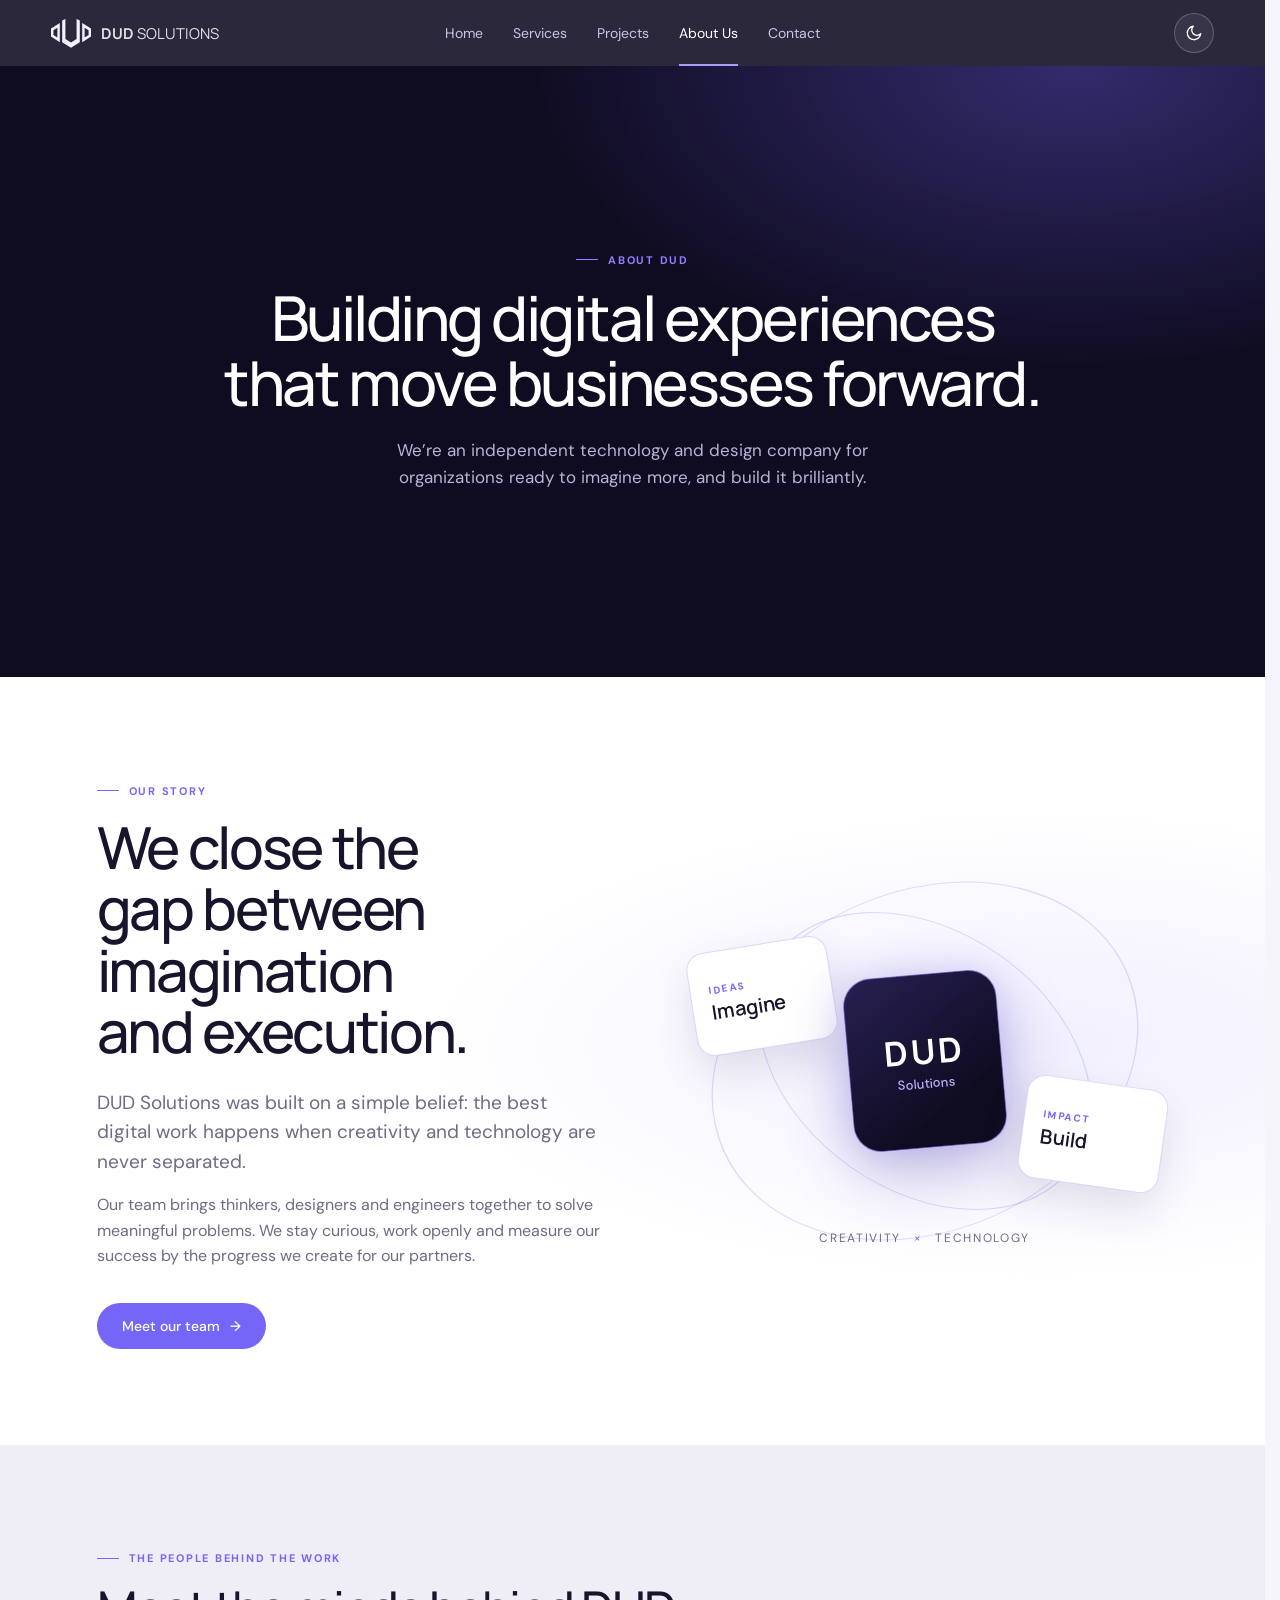
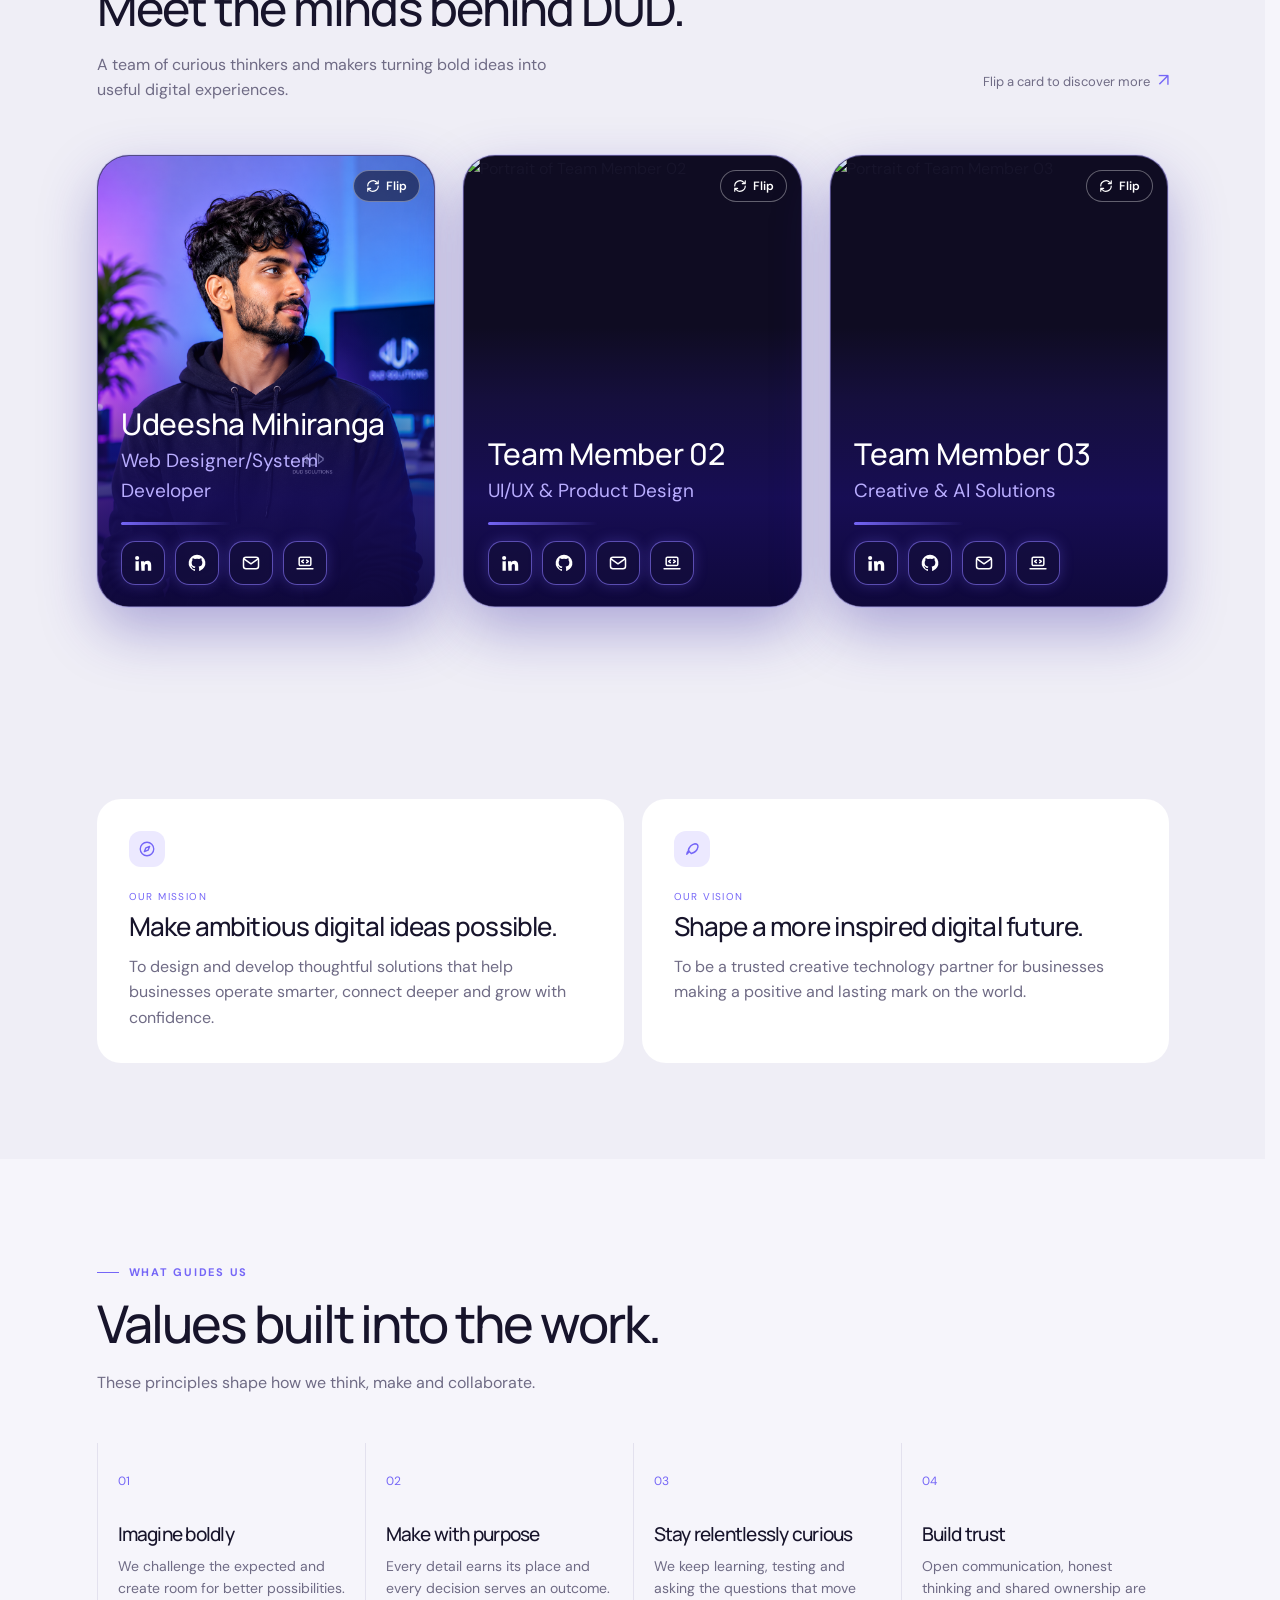
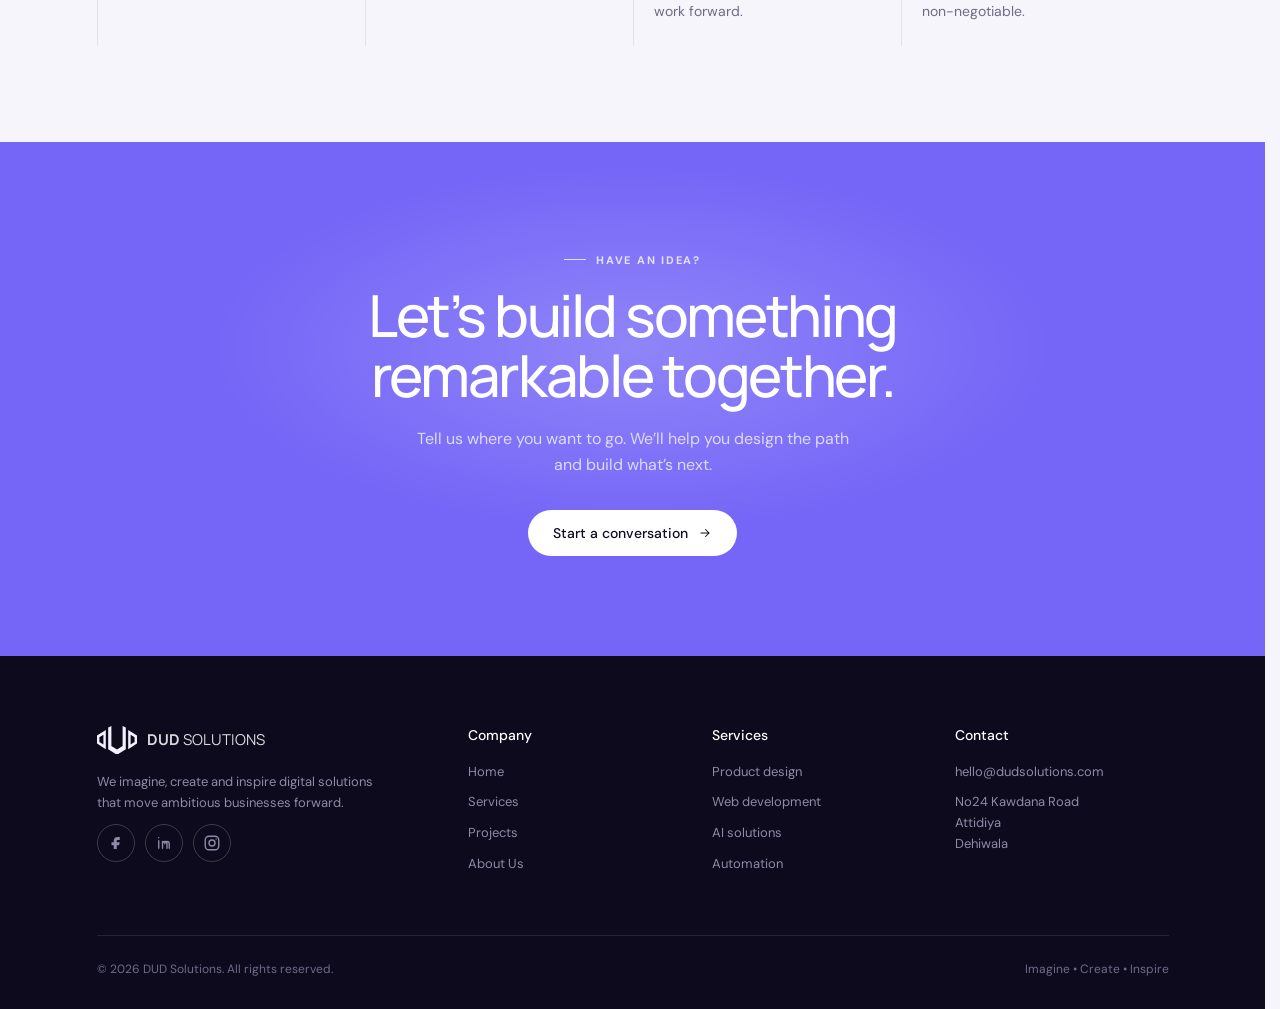
==== about.html @ a7e35f4b "Change team role from 'Full Stack Developer' to 'Web Designer/System Developer'" ====
<!DOCTYPE html>
<html lang="en">
  <head>
    <meta charset="utf-8">
    <meta name="viewport" content="width=device-width, initial-scale=1, viewport-fit=cover">
    <title>About Us – DUD Solutions</title>
    <meta name="description" content="DUD Solutions is an independent technology and design company building digital experiences that move businesses forward.">
    <link rel="icon" href="assets/favicon.svg" type="image/svg+xml">

    <!-- Fonts: Manrope (headings) and DM Sans (body text) -->
    <link rel="preconnect" href="https://fonts.googleapis.com">
    <link href="https://fonts.googleapis.com/css2?family=DM+Sans:wght@400;500;700&family=Manrope:wght@400;500;600;700&display=swap" rel="stylesheet">

    <link rel="stylesheet" href="css/styles.css">

    <!-- Apply the saved light/dark choice before the page paints, to avoid a flash -->
    <script>
      try {
        var savedTheme = localStorage.getItem("dud-theme");
        if (savedTheme === "dark" || savedTheme === "light") {
          document.documentElement.setAttribute("data-theme", savedTheme);
        }
      } catch (error) {}
    </script>
  </head>

  <!-- DUD Solutions: About Us page -->
  <body>

  <!-- Site header -->
  <header class="site-header">
    <div class="container">
      <a class="brand" aria-label="DUD Solutions home" href="index.html"><svg viewBox="0 0 100 72"><path d="M0 24L22 10V58L0 44ZM6 28V40L16 46V22Z" fill-rule="evenodd"/><path d="M100 24L78 10V58L100 44ZM94 28V40L84 46V22Z" fill-rule="evenodd"/><path d="M28 4L36 0V50L50 59L64 50V0L72 4V58L50 72L28 58Z"/></svg><span><b>DUD</b> SOLUTIONS</span></a>
      <button id="menu-toggle" class="menu-toggle" aria-label="Menu">☰</button>
      <nav id="site-nav">
        <a class="nav-link" href="index.html">Home</a>
        <a class="nav-link" href="services.html">Services</a>
        <a class="nav-link" href="projects.html">Projects</a>
        <a class="nav-link is-active" aria-current="page" href="about.html">About Us</a>
        <a class="nav-link" href="contact.html">Contact</a>
      </nav>
      <button id="theme-toggle" class="theme-toggle" aria-label="Switch theme" type="button"></button>
    </div>
  </header>
  <main>

    <!-- Hero -->
    <section class="hero hero--centered">
      <div class="container">
        <div class="eyebrow fade-in" style="color:#8e80ff">About DUD</div>
        <h1 class="fade-in" style="animation-delay:.1s">Building digital experiences that move businesses forward.</h1>
        <p class="fade-in" style="animation-delay:.2s">We’re an independent technology and design company for organizations ready to imagine more, and build it brilliantly.</p>
      </div>
    </section>

    <!-- Our story -->
    <section class="story-section" id="our-story">
      <div class="container story-layout">
        <div class="story-copy">
           <div class="eyebrow">Our story</div>
           <h2>We close the gap between imagination and execution.</h2>
          <p class="intro-text">DUD Solutions was built on a simple belief: the best digital work happens when creativity and technology are never separated.</p>
          <p>Our team brings thinkers, designers and engineers together to solve meaningful problems. We stay curious, work openly and measure our success by the progress we create for our partners.</p>
                    <a class="btn btn--primary story-cta" href="#our-team">Meet our team <span aria-hidden="true">→</span></a>
        </div>
        <div class="story-art" aria-hidden="true">
          <div class="story-orbit story-orbit--one"></div>
          <div class="story-orbit story-orbit--two"></div>
          <div class="story-art-card story-art-card--left"><span>IDEAS</span><b>Imagine</b></div>
          <div class="story-art-core"><span>DUD</span><b>Solutions</b></div>
          <div class="story-art-card story-art-card--right"><span>IMPACT</span><b>Build</b></div>
          <div class="story-art-caption">Creativity <i>×</i> Technology</div>
        </div>
      </div>
    </section>

    <!-- Team member cards: click or tap a card to flip it -->
    <section class="team-section section--tinted" id="our-team">
      <div class="container">
        <div class="section-header team-heading">
          <div>
            <div class="eyebrow">The people behind the work</div>
            <h2>Meet the minds behind DUD.</h2>
            <p class="section-subtitle">A team of curious thinkers and makers turning bold ideas into useful digital experiences.</p>
          </div>
          <p class="team-hint">Flip a card to discover more <span aria-hidden="true">↗</span></p>
        </div>

        <div class="team-grid">
          <article class="team-card">
            <div class="team-card-inner">
              <!-- Front -->
              <div class="team-card-face team-card-front">
                <img class="team-img" src="assest/team/member-01.jpg" alt="Portrait of Udeesha Mihiranga" loading="lazy">
                <button class="team-flip-btn" type="button" aria-label="Flip card to read more about Udeesha Mihiranga">
                  <svg viewBox="0 0 24 24" aria-hidden="true"><path d="M3 12a9 9 0 0115.5-6.2L21 8M21 3v5h-5M21 12a9 9 0 01-15.5 6.2L3 16M3 21v-5h5"/></svg> Flip
                </button>
                <div class="team-front-info">
                  <h3>Udeesha Mihiranga</h3>
                  <span class="team-role">Web Designer/System Developer</span>
                  <span class="team-rule" aria-hidden="true"></span>
                  <ul class="team-social">
                    <li><a href="#" aria-label="Udeesha Mihiranga on LinkedIn" target="_blank" rel="noopener"><svg viewBox="0 0 24 24" class="is-filled" aria-hidden="true"><path d="M4.98 3.5a2.5 2.5 0 11-.01 5 2.5 2.5 0 01.01-5zM3 9.75h4v11.5H3zM9.5 9.75h3.8v1.6h.06c.53-1 1.82-2.05 3.75-2.05 4 0 4.74 2.63 4.74 6.05v5.9h-4v-5.23c0-1.25-.02-2.86-1.75-2.86-1.75 0-2.02 1.36-2.02 2.77v5.32h-4z"/></svg></a></li>
                    <li><a href="#" aria-label="Udeesha Mihiranga on GitHub" target="_blank" rel="noopener"><svg viewBox="0 0 24 24" class="is-filled" aria-hidden="true"><path d="M12 2a10 10 0 00-3.16 19.49c.5.09.68-.22.68-.48v-1.7c-2.78.6-3.37-1.34-3.37-1.34-.45-1.15-1.1-1.46-1.1-1.46-.9-.62.07-.6.07-.6 1 .07 1.53 1.03 1.53 1.03.9 1.52 2.34 1.08 2.9.83.09-.65.35-1.08.63-1.33-2.22-.25-4.55-1.11-4.55-4.94 0-1.09.39-1.98 1.03-2.68-.1-.25-.45-1.27.1-2.64 0 0 .84-.27 2.75 1.02a9.5 9.5 0 015 0c1.91-1.29 2.75-1.02 2.75-1.02.55 1.37.2 2.39.1 2.64.64.7 1.03 1.59 1.03 2.68 0 3.84-2.34 4.68-4.57 4.93.36.31.68.92.68 1.85v2.74c0 .27.18.58.69.48A10 10 0 0012 2z"/></svg></a></li>
                    <li><a href="mailto:udeeshamihiranga@gmail.com" aria-label="Email Udeesha Mihiranga"><svg viewBox="0 0 24 24" aria-hidden="true"><rect x="3" y="5" width="18" height="14" rx="3"/><path d="M3.5 7l8.5 6 8.5-6"/></svg></a></li>
                    <li><a href="#" aria-label="Udeesha Mihiranga on Portfolio" target="_blank" rel="noopener"><svg viewBox="0 0 24 24" aria-hidden="true"><rect x="5" y="5" width="14" height="10" rx="1.5"/><path d="M2.5 19h19M10 8.5L8 10l2 1.5M14 8.5l2 1.5-2 1.5"/></svg></a></li>
                  </ul>
                </div>
              </div>
              <!-- Back (hidden from keyboard and screen readers until flipped) -->
              <div class="team-card-face team-card-back" inert>
                <button class="team-flip-btn" type="button" aria-label="Flip card back to Udeesha Mihiranga's photo">
                  <svg viewBox="0 0 24 24" aria-hidden="true"><path d="M3 12a9 9 0 0115.5-6.2L21 8M21 3v5h-5M21 12a9 9 0 01-15.5 6.2L3 16M3 21v-5h5"/></svg> Back
                </button>
                <div>
                  <span class="team-role">Full Stack Developer</span>
                  <h3>Building with purpose.</h3>
                  <p>Guiding projects from the first idea to a polished digital experience, with a focus on thoughtful execution and meaningful results.</p>
                </div>
                <ul class="team-skills">
                  <li>Strategy</li>
                  <li>Web Development</li>
                  <li>Problem Solving</li>
                </ul>
              </div>
            </div>
          </article>

          <article class="team-card">
            <div class="team-card-inner">
              <!-- Front -->
              <div class="team-card-face team-card-front">
                <img class="team-img" src="assest/team/member-02.jpg" alt="Portrait of Team Member 02" loading="lazy">
                <button class="team-flip-btn" type="button" aria-label="Flip card to read more about Team Member 02">
                  <svg viewBox="0 0 24 24" aria-hidden="true"><path d="M3 12a9 9 0 0115.5-6.2L21 8M21 3v5h-5M21 12a9 9 0 01-15.5 6.2L3 16M3 21v-5h5"/></svg> Flip
                </button>
                <div class="team-front-info">
                  <h3>Team Member 02</h3>
                  <span class="team-role">UI/UX & Product Design</span>
                  <span class="team-rule" aria-hidden="true"></span>
                  <ul class="team-social">
                    <li><a href="#" aria-label="Team Member 02 on LinkedIn" target="_blank" rel="noopener"><svg viewBox="0 0 24 24" class="is-filled" aria-hidden="true"><path d="M4.98 3.5a2.5 2.5 0 11-.01 5 2.5 2.5 0 01.01-5zM3 9.75h4v11.5H3zM9.5 9.75h3.8v1.6h.06c.53-1 1.82-2.05 3.75-2.05 4 0 4.74 2.63 4.74 6.05v5.9h-4v-5.23c0-1.25-.02-2.86-1.75-2.86-1.75 0-2.02 1.36-2.02 2.77v5.32h-4z"/></svg></a></li>
                    <li><a href="#" aria-label="Team Member 02 on GitHub" target="_blank" rel="noopener"><svg viewBox="0 0 24 24" class="is-filled" aria-hidden="true"><path d="M12 2a10 10 0 00-3.16 19.49c.5.09.68-.22.68-.48v-1.7c-2.78.6-3.37-1.34-3.37-1.34-.45-1.15-1.1-1.46-1.1-1.46-.9-.62.07-.6.07-.6 1 .07 1.53 1.03 1.53 1.03.9 1.52 2.34 1.08 2.9.83.09-.65.35-1.08.63-1.33-2.22-.25-4.55-1.11-4.55-4.94 0-1.09.39-1.98 1.03-2.68-.1-.25-.45-1.27.1-2.64 0 0 .84-.27 2.75 1.02a9.5 9.5 0 015 0c1.91-1.29 2.75-1.02 2.75-1.02.55 1.37.2 2.39.1 2.64.64.7 1.03 1.59 1.03 2.68 0 3.84-2.34 4.68-4.57 4.93.36.31.68.92.68 1.85v2.74c0 .27.18.58.69.48A10 10 0 0012 2z"/></svg></a></li>
                    <li><a href="mailto:hello@dudsolutions.com" aria-label="Email Team Member 02"><svg viewBox="0 0 24 24" aria-hidden="true"><rect x="3" y="5" width="18" height="14" rx="3"/><path d="M3.5 7l8.5 6 8.5-6"/></svg></a></li>
                    <li><a href="#" aria-label="Team Member 02 on Portfolio" target="_blank" rel="noopener"><svg viewBox="0 0 24 24" aria-hidden="true"><rect x="5" y="5" width="14" height="10" rx="1.5"/><path d="M2.5 19h19M10 8.5L8 10l2 1.5M14 8.5l2 1.5-2 1.5"/></svg></a></li>
                  </ul>
                </div>
              </div>
              <!-- Back (hidden from keyboard and screen readers until flipped) -->
              <div class="team-card-face team-card-back" inert>
                <button class="team-flip-btn" type="button" aria-label="Flip card back to Team Member 02's photo">
                  <svg viewBox="0 0 24 24" aria-hidden="true"><path d="M3 12a9 9 0 0115.5-6.2L21 8M21 3v5h-5M21 12a9 9 0 01-15.5 6.2L3 16M3 21v-5h5"/></svg> Back
                </button>
                <div>
                  <span class="team-role">UI/UX & Product Design</span>
                  <h3>Designing for people.</h3>
                  <p>Shaping intuitive interfaces and user journeys through research, wireframes and carefully considered visual design.</p>
                </div>
                <ul class="team-skills">
                  <li>Figma</li>
                  <li>Wireframing</li>
                  <li>Prototyping</li>
                </ul>
              </div>
            </div>
          </article>

          <article class="team-card">
            <div class="team-card-inner">
              <!-- Front -->
              <div class="team-card-face team-card-front">
                <img class="team-img" src="assest/team/member-03.jpg" alt="Portrait of Team Member 03" loading="lazy">
                <button class="team-flip-btn" type="button" aria-label="Flip card to read more about Team Member 03">
                  <svg viewBox="0 0 24 24" aria-hidden="true"><path d="M3 12a9 9 0 0115.5-6.2L21 8M21 3v5h-5M21 12a9 9 0 01-15.5 6.2L3 16M3 21v-5h5"/></svg> Flip
                </button>
                <div class="team-front-info">
                  <h3>Team Member 03</h3>
                  <span class="team-role">Creative & AI Solutions</span>
                  <span class="team-rule" aria-hidden="true"></span>
                  <ul class="team-social">
                    <li><a href="#" aria-label="Team Member 03 on LinkedIn" target="_blank" rel="noopener"><svg viewBox="0 0 24 24" class="is-filled" aria-hidden="true"><path d="M4.98 3.5a2.5 2.5 0 11-.01 5 2.5 2.5 0 01.01-5zM3 9.75h4v11.5H3zM9.5 9.75h3.8v1.6h.06c.53-1 1.82-2.05 3.75-2.05 4 0 4.74 2.63 4.74 6.05v5.9h-4v-5.23c0-1.25-.02-2.86-1.75-2.86-1.75 0-2.02 1.36-2.02 2.77v5.32h-4z"/></svg></a></li>
                    <li><a href="#" aria-label="Team Member 03 on GitHub" target="_blank" rel="noopener"><svg viewBox="0 0 24 24" class="is-filled" aria-hidden="true"><path d="M12 2a10 10 0 00-3.16 19.49c.5.09.68-.22.68-.48v-1.7c-2.78.6-3.37-1.34-3.37-1.34-.45-1.15-1.1-1.46-1.1-1.46-.9-.62.07-.6.07-.6 1 .07 1.53 1.03 1.53 1.03.9 1.52 2.34 1.08 2.9.83.09-.65.35-1.08.63-1.33-2.22-.25-4.55-1.11-4.55-4.94 0-1.09.39-1.98 1.03-2.68-.1-.25-.45-1.27.1-2.64 0 0 .84-.27 2.75 1.02a9.5 9.5 0 015 0c1.91-1.29 2.75-1.02 2.75-1.02.55 1.37.2 2.39.1 2.64.64.7 1.03 1.59 1.03 2.68 0 3.84-2.34 4.68-4.57 4.93.36.31.68.92.68 1.85v2.74c0 .27.18.58.69.48A10 10 0 0012 2z"/></svg></a></li>
                    <li><a href="mailto:hello@dudsolutions.com" aria-label="Email Team Member 03"><svg viewBox="0 0 24 24" aria-hidden="true"><rect x="3" y="5" width="18" height="14" rx="3"/><path d="M3.5 7l8.5 6 8.5-6"/></svg></a></li>
                    <li><a href="#" aria-label="Team Member 03 on Portfolio" target="_blank" rel="noopener"><svg viewBox="0 0 24 24" aria-hidden="true"><rect x="5" y="5" width="14" height="10" rx="1.5"/><path d="M2.5 19h19M10 8.5L8 10l2 1.5M14 8.5l2 1.5-2 1.5"/></svg></a></li>
                  </ul>
                </div>
              </div>
              <!-- Back (hidden from keyboard and screen readers until flipped) -->
              <div class="team-card-face team-card-back" inert>
                <button class="team-flip-btn" type="button" aria-label="Flip card back to Team Member 03's photo">
                  <svg viewBox="0 0 24 24" aria-hidden="true"><path d="M3 12a9 9 0 0115.5-6.2L21 8M21 3v5h-5M21 12a9 9 0 01-15.5 6.2L3 16M3 21v-5h5"/></svg> Back
                </button>
                <div>
                  <span class="team-role">Creative & AI Solutions</span>
                  <h3>Making ideas stand out.</h3>
                  <p>Combining visual storytelling and emerging AI tools to create engaging content and smarter creative workflows.</p>
                </div>
                <ul class="team-skills">
                  <li>AI Content</li>
                  <li>Visual Design</li>
                  <li>Creative Tools</li>
                </ul>
              </div>
            </div>
          </article>
        </div>
      </div>
    </section>
    <section class="section--tinted">
      <div class="container mission-vision">
        <div class="info-card">
          <div class="icon-box"><svg class="icon" viewBox="0 0 24 24"><circle cx="12" cy="12" r="9"/><path d="M15.5 8.5l-2 5-5 2 2-5z"/></svg></div>
          <small>Our mission</small>
          <h3>Make ambitious digital ideas possible.</h3>
          <p>To design and develop thoughtful solutions that help businesses operate smarter, connect deeper and grow with confidence.</p>
        </div>
        <div class="info-card">
          <div class="icon-box"><svg class="icon" viewBox="0 0 24 24"><path d="M5 19c0-3 1-4 3-5m8-9c3 0 4 1 4 4-1 5-5 8-9 9l-4-4c1-4 4-8 9-9zM8 16l-3 3"/></svg></div>
          <small>Our vision</small>
          <h3>Shape a more inspired digital future.</h3>
          <p>To be a trusted creative technology partner for businesses making a positive and lasting mark on the world.</p>
        </div>
      </div>
    </section>

    <!-- Values built into the work. -->
    <section style="background:var(--card)">
      <div class="container">
        <div class="eyebrow">What guides us</div>
        <h2>Values built into the work.</h2>
        <p class="section-subtitle" style="margin-bottom:48px">These principles shape how we think, make and collaborate.</p>
        <div class="values-grid">
          <div class="value-item">
            <small>01</small>
            <h3>Imagine boldly</h3>
            <p>We challenge the expected and create room for better possibilities.</p>
          </div>
          <div class="value-item">
            <small>02</small>
            <h3>Make with purpose</h3>
            <p>Every detail earns its place and every decision serves an outcome.</p>
          </div>
          <div class="value-item">
            <small>03</small>
            <h3>Stay relentlessly curious</h3>
            <p>We keep learning, testing and asking the questions that move work forward.</p>
          </div>
          <div class="value-item">
            <small>04</small>
            <h3>Build trust</h3>
            <p>Open communication, honest thinking and shared ownership are non-negotiable.</p>
          </div>
        </div>
      </div>
    </section>

    <!-- Call to action -->
    <section class="cta-band">
      <div class="container">
        <div class="eyebrow">Have an idea?</div>
        <h2>Let’s build something remarkable together.</h2>
        <p>Tell us where you want to go. We’ll help you design the path and build what’s next.</p>
        <a class="btn btn--light" href="contact.html">Start a conversation <svg class="icon" viewBox="0 0 24 24"><path d="M5 12h14M13 6l6 6-6 6"/></svg></a>
      </div>
    </section>
  </main>

 <!-- Site footer -->
  <footer>
    <div class="container">
      <div class="footer-grid">
        <div>
          <a class="brand" href="index.html"><svg viewBox="0 0 100 72"><path d="M0 24L22 10V58L0 44ZM6 28V40L16 46V22Z" fill-rule="evenodd"/><path d="M100 24L78 10V58L100 44ZM94 28V40L84 46V22Z" fill-rule="evenodd"/><path d="M28 4L36 0V50L50 59L64 50V0L72 4V58L50 72L28 58Z"/></svg><span><b>DUD</b> SOLUTIONS</span></a>
          <p style="margin-top:18px;max-width:300px">We imagine, create and inspire digital solutions that move ambitious businesses forward.</p>
          <div class="social-links">
            <a aria-label="Facebook" href="contact.html"><svg viewBox="0 0 24 24" aria-hidden="true"><path d="M14 8h3V4h-3c-3 0-5 2-5 5v2H6v4h3v5h4v-5h3l1-4h-4V9c0-.7.3-1 1-1Z"/></svg></a>
            <a aria-label="LinkedIn" href="contact.html"><svg viewBox="0 0 24 24" aria-hidden="true"><path d="M5 9v10M5 5v.01M10 19v-6a3 3 0 0 1 6 0v6M10 10v9M19 19v-6a3 3 0 0 0-6 0"/></svg></a>
            <a aria-label="Instagram" href="contact.html"><svg viewBox="0 0 24 24" aria-hidden="true"><rect x="3" y="3" width="18" height="18" rx="5"/><circle cx="12" cy="12" r="4"/><path d="M17.5 6.5h.01"/></svg></a>
          </div>
        </div>
        <div>
          <h4>Company</h4>
          <a href="index.html">Home</a>
          <a href="services.html">Services</a>
          <a href="projects.html">Projects</a>
          <a href="about.html">About Us</a>
        </div>
        <div>
          <h4>Services</h4>
          <a href="services.html">Product design</a>
          <a href="services.html">Web development</a>
          <a href="services.html">AI solutions</a>
          <a href="services.html">Automation</a>
        </div>
        <div>
          <h4>Contact</h4>
          <a href="contact.html">hello@dudsolutions.com</a>
          <p>No24 Kawdana Road <br> Attidiya<br> Dehiwala </p>
        </div>
      </div>
      <div class="footer-bottom"><span>© 2026 DUD Solutions. All rights reserved.</span><span>Imagine • Create • Inspire</span></div>
    </div>
  </footer>
    <script src="js/main.js"></script>
  </body>
</html>
---- css/styles.css ----
/*
 * DUD Solutions: main stylesheet
 *
 * Class names follow a simple convention:
 *   .block          a component (.service-card, .project-body)
 *   .block--variant a variation (.btn--primary, .hero--centered)
 *   .is-state       a state toggled by JavaScript (.is-active, .is-open)
 */

/* ==========================================================================
   Design tokens: colors for light & dark themes
   ========================================================================== */

:root {
  --color-navy: #0f0c22;
  --color-navy-soft: #1a1633;
  --color-violet: #7566f7;
  --color-violet-light: #a99bff;
  --color-surface: #f6f5fb;
  --color-surface-alt: #efeef6;
  --color-card: #fff;
  --color-text: #17142b;
  --color-text-muted: #6f6b85;
  --color-border: #e3e1ee;
  --color-tint: #ece9ff;
  box-sizing: border-box;
  padding-top: env(safe-area-inset-top, 0px);
  padding-bottom: env(safe-area-inset-bottom, 0px);
}

@media (prefers-color-scheme:dark) {
  :root:not([data-theme="light"]) {
    --color-surface: #14112a;
    --color-surface-alt: #171331;
    --color-card: #1d1938;
    --color-text: #f1effc;
    --color-text-muted: #a7a3c2;
    --color-border: #2b2650;
    --color-tint: #2a2552;
    color-scheme: dark;
  }
}

:root[data-theme="dark"] {
  --color-surface: #14112a;
  --color-surface-alt: #171331;
  --color-card: #1d1938;
  --color-text: #f1effc;
  --color-text-muted: #a7a3c2;
  --color-border: #2b2650;
  --color-tint: #2a2552;
  color-scheme: dark;
}

/* ==========================================================================
   Base styles
   ========================================================================== */

html {
  -webkit-text-size-adjust: 100%;
  text-size-adjust: 100%;
  scroll-padding-top: env(safe-area-inset-top, 0px);
  scroll-behavior: smooth;
  scrollbar-gutter: stable;
}

*,
*::before,
*::after {
  box-sizing: border-box;
}

body {
  margin: 0;
  background: var(--color-surface);
  color: var(--color-text);
  font: 400 16px/1.6 'DM Sans', system-ui, sans-serif;
  -webkit-font-smoothing: antialiased;
}

h1,
h2,
h3 {
  font-family: 'Manrope', 'DM Sans', sans-serif;
  letter-spacing: -.04em;
  line-height: 1.05;
  margin: 0;
  font-weight: 500;
  text-wrap: balance;
}

a {
  color: inherit;
  text-decoration: none;
}

.container {
  max-width: 1120px;
  margin: 0 auto;
  padding-left: max(24px, env(safe-area-inset-left, 0px));
  padding-right: max(24px, env(safe-area-inset-right, 0px));
}

svg.icon {
  width: 1em;
  height: 1em;
  stroke: currentColor;
  fill: none;
  stroke-width: 1.8;
  stroke-linecap: round;
  stroke-linejoin: round;
  vertical-align: -.12em;
}

/* ==========================================================================
   Header & navigation
   ========================================================================== */

.site-header {
  position: sticky;
  top: env(safe-area-inset-top, 0px);
  z-index: 20;
  background: rgba(15, 12, 34, .88);
  backdrop-filter: blur(14px);
}

.site-header .container {
  width: 100%;
  max-width: none;
  padding-inline: clamp(24px, 4vw, 64px);
  display: grid;
  grid-template-columns: 1fr auto 1fr;
  align-items: center;
}

.site-header .brand {
  grid-column: 1;
  justify-self: start;
}

.site-header nav {
  grid-column: 2;
  justify-self: center;
}

.site-header nav .btn {
  flex: none;
  white-space: nowrap;
}

.site-header .theme-toggle {
  grid-column: 3;
  justify-self: end;
}

.brand {
  display: flex;
  align-items: center;
  gap: 10px;
  color: #fff;
  font: 700 15px 'Manrope', sans-serif;
}

.brand svg {
  width: 40px;
  fill: #f3f1ff;
}

.brand b {
  font-weight: 700;
}

.brand span {
  font-weight: 400;
  opacity: .85;
}

nav {
  display: flex;
  gap: 30px;
  align-items: center;
  min-width: 0;
}

nav a.nav-link {
  color: #c9c5e6;
  font-size: 14px;
  padding: 22px 0;
  position: relative;
  transition: color .2s;
}

nav a.nav-link:hover,
nav a.nav-link.is-active {
  color: #fff;
}

nav a.nav-link::after {
  content: "";
  position: absolute;
  left: 0;
  right: 0;
  bottom: 0;
  height: 2px;
  background: var(--color-violet-light);
  transform: scaleX(0);
  transition: transform .3s;
}

nav a.nav-link.is-active::after {
  transform: scaleX(1);
}

.menu-toggle {
  display: none;
  background: none;
  border: 0;
  color: #fff;
  font-size: 26px;
  cursor: pointer;
}

/* ==========================================================================
   Buttons
   ========================================================================== */

.btn {
  position: relative;
  overflow: hidden;
  display: inline-flex;
  align-items: center;
  gap: 10px;
  border-radius: 99px;
  padding: 13px 24px;
  font: 500 14px 'DM Sans', sans-serif;
  border: 1px solid transparent;
  cursor: pointer;
  transition: transform .25s, box-shadow .25s, background .25s;
}

.btn::before {
  content: "";
  position: absolute;
  top: 0;
  left: -70%;
  width: 50%;
  height: 100%;
  background: linear-gradient(100deg, transparent, rgba(255, 255, 255, .35), transparent);
  transform: skewX(-20deg);
  transition: left .6s;
}

.btn:hover::before {
  left: 130%;
}

.btn .icon {
  transition: transform .25s;
}

.btn:hover .icon {
  transform: translateX(5px);
}

.btn:hover {
  transform: translateY(-2px);
}

.btn:active {
  transform: translateY(0) scale(.97);
}

.btn--primary {
  background: var(--color-violet);
  color: #fff;
}

.btn--primary:hover {
  box-shadow: 0 10px 28px -6px rgba(117, 102, 247, .7);
}

.btn--outline {
  background: transparent;
  color: #fff;
  border-color: rgba(255, 255, 255, .3);
}

.btn--outline:hover {
  background: rgba(255, 255, 255, .08);
}

.btn--dark {
  background: var(--color-navy);
  color: #fff;
}

.btn--dark:hover {
  box-shadow: 0 10px 24px -8px rgba(15, 12, 34, .6);
}

.btn--light {
  background: #fff;
  color: var(--color-navy);
}

.btn--light:hover {
  box-shadow: 0 12px 30px -8px rgba(0, 0, 0, .35);
}

:focus-visible {
  outline: 2px solid var(--color-violet-light);
  outline-offset: 3px;
}

/* ==========================================================================
   Eyebrow label
   ========================================================================== */

.eyebrow {
  display: inline-flex;
  align-items: center;
  gap: 10px;
  color: var(--color-violet);
  font: 700 11px 'DM Sans', sans-serif;
  letter-spacing: .16em;
  text-transform: uppercase;
  margin-bottom: 18px;
}

.eyebrow::before {
  content: "";
  width: 22px;
  height: 1px;
  background: currentColor;
}

.section--dark .eyebrow {
  color: #8e80ff;
}

/* ==========================================================================
   Hero
   ========================================================================== */

.hero {
  background: radial-gradient(900px 500px at 85% 0%, rgba(117, 102, 247, .35), transparent 60%), var(--color-navy);
  color: #fff;
  overflow: hidden;
}

.hero .container {
  padding-top: 70px;
  padding-bottom: 90px;
}

.hero--contact .container {
  padding-top: 80px;
  padding-bottom: 100px;
}

.hero.hero--centered .container {
  text-align: center;
  padding-top: 80px;
  padding-bottom: 90px;
}

.hero.hero--centered h1 {
  font-size: clamp(38px, 6vw, 62px);
  max-width: 820px;
  margin: 0 auto;
}

.hero.hero--centered p {
  color: #b8b4d6;
  max-width: 560px;
  margin: 22px auto 0;
  font-size: 17px;
}

.hero.hero--centered .eyebrow {
  justify-content: center;
}

.hero-grid {
  display: grid;
  grid-template-columns: 1.05fr 1fr;
  gap: 40px;
  align-items: center;
}

.badge {
  display: inline-flex;
  align-items: center;
  gap: 8px;
  border: 1px solid rgba(255, 255, 255, .14);
  background: rgba(255, 255, 255, .05);
  border-radius: 99px;
  padding: 7px 14px;
  font-size: 12px;
  letter-spacing: .08em;
  text-transform: uppercase;
  color: #d8d4f5;
}

.status-dot {
  width: 7px;
  height: 7px;
  border-radius: 50%;
  background: #4ee3a4;
  box-shadow: 0 0 0 0 rgba(78, 227, 164, .6);
  animation: pulse 2s infinite;
}

@keyframes pulse {
  70% {
    box-shadow: 0 0 0 8px rgba(78, 227, 164, 0);
  }
  100% {
    box-shadow: 0 0 0 0 rgba(78, 227, 164, 0);
  }
}

.hero h1.hero-title {
  font-size: clamp(44px, 7vw, 76px);
  margin: 26px 0 24px;
}

.hero h1 em {
  font-style: normal;
  color: var(--color-violet-light);
}

.hero .hero-lead {
  color: #b8b4d6;
  max-width: 470px;
  font-size: 17px;
}

.hero-actions {
  display: flex;
  gap: 12px;
  flex-wrap: wrap;
  margin: 32px 0 44px;
}

.hero-stats {
  display: flex;
  gap: 28px;
}

.hero-stats div {
  padding-right: 28px;
  border-right: 1px solid rgba(255, 255, 255, .14);
}

.hero-stats div:last-child {
  border: 0;
}

.hero-stats b {
  display: block;
  font: 600 20px 'Manrope', sans-serif;
}

.hero-stats span {
  font-size: 12px;
  color: #9b97bb;
}

.hero-visual {
  position: relative;
  height: 440px;
}

.orb {
  position: absolute;
  inset: 40px 20px 20px 70px;
  border-radius: 50%;
  background: radial-gradient(circle at 35% 30%, #a698ff, #6a58f0 45%, #2a1f80 80%);
  box-shadow: 0 0 80px rgba(117, 102, 247, .5);
  animation: spin 18s linear infinite;
}

.orb::after {
  content: "";
  position: absolute;
  inset: 32%;
  border-radius: 50%;
  background: var(--color-navy);
  box-shadow: inset 0 0 40px rgba(0, 0, 0, .6);
}

.orbit-ring {
  position: absolute;
  left: 0;
  right: 0;
  top: 46%;
  height: 120px;
  border: 1px solid rgba(255, 255, 255, .18);
  border-radius: 50%;
  transform: rotate(-8deg);
}

@keyframes spin {
  to {
    filter: hue-rotate(25deg);
  }
}

.floating-card {
  position: absolute;
  border: 1px solid rgba(255, 255, 255, .14);
  background: rgba(34, 28, 72, .72);
  backdrop-filter: blur(10px);
  border-radius: 16px;
  box-shadow: 0 20px 50px -20px #000;
  animation: float 6s ease-in-out infinite;
}

@keyframes float {
  50% {
    transform: translateY(-12px);
  }
}

.floating-card--code {
  left: 0;
  top: 50px;
  width: 62%;
  padding: 16px;
  transform: rotate(-4deg);
  animation-delay: -1s;
}

.floating-card--growth {
  right: 0;
  bottom: 10px;
  width: 50%;
  padding: 16px;
  transform: rotate(3deg);
  animation-delay: -3s;
}

.floating-card--logo {
  left: 26%;
  top: 44%;
  width: 92px;
  height: 92px;
  display: grid;
  place-items: center;
  border-radius: 24px;
  background: #08042e;
  animation-delay: -2s;
}

.floating-card--logo svg {
  width: 46px;
  fill: #fff;
}

.floating-tag {
  position: absolute;
  right: 12px;
  top: 14px;
  padding: 7px 12px;
  border-radius: 10px;
  font-size: 12px;
  animation-delay: -4s;
}

.floating-tag--status {
  left: 12%;
  bottom: 44px;
  padding: 7px 12px;
  border-radius: 10px;
  font-size: 12px;
  animation-delay: -5s;
}

.skeleton-line {
  height: 5px;
  border-radius: 3px;
  background: rgba(169, 155, 255, .6);
  margin: 9px 0;
}

.mini-chart {
  display: flex;
  gap: 6px;
  align-items: flex-end;
  height: 46px;
  margin-top: 10px;
}

.mini-chart i {
  flex: 1;
  background: var(--color-violet);
  border-radius: 3px;
  animation: grow 1.4s ease-out both;
}

@keyframes grow {
  from {
    transform: scaleY(.1);
    transform-origin: bottom;
  }
}

.fade-in {
  animation: fade-up .8s cubic-bezier(.2, .7, .2, 1) both;
}

@keyframes fade-up {
  from {
    opacity: 0;
    transform: translateY(24px);
  }
}

/* ==========================================================================
   Page sections
   ========================================================================== */

section {
  padding: 96px 0;
}

.section--dark {
  background: var(--color-navy-soft);
  color: #fff;
}

.section--tinted {
  background: var(--color-surface-alt);
}

h2 {
  font-size: clamp(32px, 4.6vw, 52px);
}

.section-subtitle {
  color: var(--color-text-muted);
  max-width: 470px;
  margin: 18px 0 0;
}

.section--dark .section-subtitle {
  color: #aeaacb;
}

.section-header {
  display: flex;
  justify-content: space-between;
  align-items: flex-end;
  gap: 20px;
  margin-bottom: 52px;
  flex-wrap: wrap;
}

.text-link {
  color: var(--color-violet);
  font-weight: 500;
  font-size: 14px;
  transition: gap .2s;
  display: inline-flex;
  gap: 6px;
  align-items: center;
}

.text-link:hover {
  gap: 12px;
}

.section--dark .text-link {
  color: var(--color-violet-light);
}

/* ==========================================================================
   Service cards
   ========================================================================== */

.service-grid {
  display: grid;
  grid-template-columns: repeat(3, 1fr);
  border: 1px solid var(--color-border);
  border-radius: 4px;
  background: var(--color-card);
}

.service-card {
  position: relative;
  padding: 28px 26px 30px;
  border: 0 solid var(--color-border);
  border-right-width: 1px;
  border-bottom-width: 1px;
  overflow: hidden;
  transition: background .3s, transform .3s, box-shadow .3s;
  display: flex;
  flex-direction: column;
  min-height: 250px;
}

.service-card:nth-child(3n) {
  border-right: 0;
}

.service-card:nth-last-child(-n3) {
  border-bottom: 0;
}

.service-card::before {
  content: "";
  position: absolute;
  left: 0;
  top: 0;
  height: 3px;
  width: 100%;
  background: var(--color-violet);
  transform: scaleX(0);
  transform-origin: left;
  transition: transform .4s;
}

.service-card:hover {
  background: var(--color-card);
  transform: translateY(-6px);
  box-shadow: 0 24px 50px -20px rgba(117, 102, 247, .45);
  z-index: 2;
}

.service-card:hover::before {
  transform: scaleX(1);
}

.icon-box {
  width: 36px;
  height: 36px;
  border-radius: 12px;
  background: var(--color-tint);
  color: var(--color-violet);
  display: grid;
  place-items: center;
  font-size: 18px;
  transition: background .3s, color .3s, transform .4s;
}

.service-card:hover .icon-box {
  background: var(--color-violet);
  color: #fff;
  transform: rotate(-8deg) scale(1.1);
}

.service-card .service-number {
  position: absolute;
  right: 26px;
  top: 36px;
  font-size: 11px;
  color: var(--color-text-muted);
}

.service-card h3 {
  font-size: 19px;
  letter-spacing: -.02em;
  margin: 36px 0 10px;
  line-height: 1.25;
  max-width: 230px;
}

.service-card p {
  margin: 0 0 auto;
  color: var(--color-text-muted);
  font-size: 14px;
}

.service-card .text-link {
  margin-top: 26px;
  font-size: 13px;
}

/* ==========================================================================
   Project cards & filters
   ========================================================================== */

.project-grid {
  display: grid;
  grid-template-columns: repeat(3, 1fr);
  gap: 16px;
}

.project-card {
  background: var(--color-card);
  color: var(--color-text);
  border-radius: 20px;
  overflow: hidden;
  transition: transform .35s, box-shadow .35s;
  cursor: pointer;
}

.project-card:hover {
  transform: translateY(-8px);
  box-shadow: 0 30px 60px -24px rgba(0, 0, 0, .45);
}

.project-card.is-hidden {
  display: none;
}

.project-image {
  position: relative;
  height: 200px;
  overflow: hidden;
}

.laptop-mockup {
  position: absolute;
  left: 12%;
  top: 16%;
  width: 70%;
  height: 100%;
  background: #f8f7fd;
  border-radius: 10px;
  transform: rotate(-3deg);
  transition: transform .5s;
  box-shadow: 0 14px 30px -12px rgba(0, 0, 0, .3);
  display: flex;
  overflow: hidden;
}

.project-card:hover .laptop-mockup {
  transform: rotate(-1deg) scale(1.08) translateY(-6px);
}

.laptop-mockup .mockup-sidebar {
  width: 26%;
  background: #1a1633;
  padding: 14px 8px;
}

.laptop-mockup .mockup-sidebar i {
  display: block;
  height: 3px;
  background: #4d4870;
  margin: 8px 0;
  border-radius: 2px;
}

.laptop-mockup .mockup-main {
  flex: 1;
  padding: 10px 12px;
}

.laptop-mockup small {
  font-size: 5px;
  letter-spacing: .1em;
  color: #888;
  text-transform: uppercase;
}

.laptop-mockup strong {
  display: block;
  font: 600 14px 'Manrope', sans-serif;
  margin: 3px 0 8px;
}

.laptop-mockup .mini-chart {
  height: 34px;
}

.phone-mockup {
  position: absolute;
  right: 11%;
  bottom: -20px;
  width: 62px;
  height: 112px;
  border-radius: 12px;
  background: #1a1633;
  padding: 6px;
  transform: rotate(3deg);
  transition: transform .5s;
}

.project-card:hover .phone-mockup {
  transform: rotate(0) translateY(-10px);
}

.phone-mockup i {
  display: block;
  height: 34px;
  border-radius: 6px;
  background: var(--color-violet);
  margin-bottom: 6px;
}

.category-badge {
  position: absolute;
  left: 12px;
  bottom: 12px;
  background: rgba(26, 22, 51, .92);
  color: #fff;
  border-radius: 8px;
  padding: 5px 10px;
  font-size: 11px;
}

.project-body {
  padding: 20px 22px 24px;
  position: relative;
}

.project-body small {
  font-size: 10px;
  letter-spacing: .14em;
  text-transform: uppercase;
  color: var(--color-violet);
  font-weight: 700;
}

.project-body h3 {
  font-size: 20px;
  margin: 6px 0 8px;
  letter-spacing: -.02em;
}

.project-body p {
  margin: 0;
  color: var(--color-text-muted);
  font-size: 14px;
  padding-right: 20px;
}

.project-arrow {
  position: absolute;
  right: 20px;
  top: 20px;
  width: 34px;
  height: 34px;
  border-radius: 50%;
  border: 1px solid #cfc9f7;
  color: var(--color-violet);
  display: grid;
  place-items: center;
  transition: all .3s;
}

.project-card:hover .project-arrow {
  background: var(--color-violet);
  color: #fff;
  transform: rotate(-45deg);
}

.filter-bar {
  display: flex;
  gap: 10px;
  flex-wrap: wrap;
  margin-bottom: 34px;
}

.filter-chip {
  border: 1px solid var(--color-border);
  background: var(--color-card);
  color: var(--color-text-muted);
  border-radius: 99px;
  padding: 8px 18px;
  font: 400 13px 'DM Sans';
  cursor: pointer;
  transition: all .25s;
}

.filter-chip:hover {
  transform: translateY(-2px);
  border-color: var(--color-violet);
}

.filter-chip.is-active {
  background: var(--color-navy);
  color: #fff;
  border-color: var(--color-navy);
}

/* ==========================================================================
   Featured case study
   ========================================================================== */

.case-study {
  display: grid;
  grid-template-columns: 1fr 1.15fr;
  gap: 56px;
  align-items: center;
}

.case-study .project-image {
  height: 400px;
  border-radius: 28px;
}

.case-study .laptop-mockup {
  left: 10%;
  top: 12%;
  width: 80%;
  height: 100%;
}

.case-study-stats {
  display: flex;
  gap: 34px;
  margin: 28px 0;
}

.case-study-stats b {
  display: block;
  font: 600 30px 'Manrope';
}

.case-study-stats span {
  font-size: 12px;
  color: var(--color-text-muted);
}

/* ==========================================================================
   Why us
   ========================================================================== */

.why-us {
  display: grid;
  grid-template-columns: 1fr 1fr;
  gap: 70px;
  align-items: center;
}

.brand-visual {
  position: relative;
  border-radius: 28px;
  background: radial-gradient(circle at 50% 45%, #2c2370, var(--color-navy) 65%);
  aspect-ratio: 1/1.05;
  display: grid;
  place-items: center;
  overflow: hidden;
}

.brand-visual .orbit {
  position: absolute;
  border: 1px dashed rgba(169, 155, 255, .3);
  border-radius: 50%;
  animation: rotate-orbit 22s linear infinite;
}

.brand-visual .orbit::after {
  content: "";
  position: absolute;
  top: -4px;
  left: 50%;
  width: 8px;
  height: 8px;
  border-radius: 50%;
  background: var(--color-violet-light);
  box-shadow: 0 0 14px var(--color-violet-light);
}

.brand-visual .orbit.orbit--inner {
  width: 62%;
  aspect-ratio: 1;
}

.brand-visual .orbit.orbit--outer {
  width: 88%;
  aspect-ratio: 1;
  animation-duration: 34s;
  animation-direction: reverse;
}

@keyframes rotate-orbit {
  to {
    transform: rotate(360deg);
  }
}

.brand-visual svg {
  width: 96px;
  fill: #f3f1ff;
  position: relative;
}

.brand-visual blockquote {
  position: absolute;
  left: 16px;
  right: 16px;
  bottom: 16px;
  margin: 0;
  padding: 14px 16px;
  border: 1px solid rgba(255, 255, 255, .14);
  border-radius: 14px;
  background: rgba(255, 255, 255, .05);
  color: #d8d4f5;
  font-size: 13px;
}

.checklist {
  display: grid;
  grid-template-columns: 1fr 1fr;
  gap: 12px 20px;
  margin: 28px 0 34px;
  font-size: 14px;
}

.checklist span {
  display: flex;
  gap: 10px;
  align-items: center;
}

.checklist i {
  width: 18px;
  height: 18px;
  border-radius: 50%;
  background: var(--color-tint);
  color: var(--color-violet);
  display: grid;
  place-items: center;
  font-size: 10px;
  flex: none;
}

/* ==========================================================================
   Process steps
   ========================================================================== */

.process-steps {
  display: grid;
  grid-template-columns: repeat(4, 1fr);
  gap: 24px;
  border-top: 1px solid var(--color-border);
  padding-top: 24px;
}

.section--dark .process-steps {
  border-color: rgba(255, 255, 255, .12);
}

.process-step {
  position: relative;
  transition: transform .3s;
}

.process-step:hover {
  transform: translateY(-6px);
}

.process-step small {
  color: var(--color-text-muted);
  font-size: 12px;
}

.process-step .icon-box {
  width: 42px;
  height: 42px;
  background: var(--color-card);
  box-shadow: 0 8px 20px -8px rgba(117, 102, 247, .4);
  margin: 22px 0 22px;
}

.section--dark .process-step .icon-box {
  background: rgba(255, 255, 255, .08);
  box-shadow: none;
}

.process-step:hover .icon-box {
  background: var(--color-violet);
  color: #fff;
}

.process-step h3 {
  font-size: 19px;
  margin-bottom: 8px;
}

.process-step p {
  margin: 0;
  font-size: 14px;
  color: var(--color-text-muted);
  max-width: 220px;
}

.section--dark .process-step p {
  color: #aeaacb;
}

/* ==========================================================================
   About page
   ========================================================================== */

.two-column {
  display: grid;
  grid-template-columns: 1fr 1fr;
  gap: 60px;
  align-items: start;
}

.two-column .intro-text {
  font: 400 21px/1.5 'DM Sans';
  margin: 0 0 18px;
}

.two-column p {
  color: var(--color-text-muted);
}

.mission-vision {
  display: grid;
  grid-template-columns: 1fr 1fr;
  gap: 18px;
}

.info-card {
  background: var(--color-card);
  border-radius: 24px;
  padding: 32px;
  transition: transform .3s, box-shadow .3s;
}

.info-card:hover {
  transform: translateY(-6px);
  box-shadow: 0 26px 50px -24px rgba(117, 102, 247, .5);
}

.info-card small {
  display: block;
  margin: 22px 0 8px;
  color: var(--color-violet);
  font-size: 10px;
  letter-spacing: .14em;
  text-transform: uppercase;
}

.info-card h3 {
  font-size: 26px;
  letter-spacing: -.03em;
}

.info-card p {
  color: var(--color-text-muted);
  margin: 14px 0 0;
}

.values-grid {
  display: grid;
  grid-template-columns: repeat(4, 1fr);
}

.value-item {
  padding: 24px 20px;
  border-left: 1px solid var(--color-border);
  transition: background .3s;
}

.value-item:hover {
  background: var(--color-tint);
}

.value-item small {
  color: var(--color-violet);
  font-size: 12px;
}

.value-item h3 {
  font-size: 19px;
  margin: 32px 0 10px;
}

.value-item p {
  margin: 0;
  color: var(--color-text-muted);
  font-size: 14px;
}

/* ==========================================================================
   Call-to-action band
   ========================================================================== */

.cta-band {
  background: radial-gradient(600px 260px at 50% 40%, rgba(255, 255, 255, .2), transparent 70%), var(--color-violet);
  color: #fff;
  text-align: center;
  padding: 100px 0;
}

.cta-band .eyebrow {
  color: #e6e1ff;
  justify-content: center;
}

.cta-band h2 {
  font-size: clamp(34px, 5.5vw, 58px);
  max-width: 700px;
  margin: 0 auto;
}

.cta-band p {
  color: #ded9ff;
  max-width: 440px;
  margin: 20px auto 32px;
}

/* ==========================================================================
   Contact page
   ========================================================================== */

.contact-layout {
  display: grid;
  grid-template-columns: 1fr 1.1fr;
  gap: 70px;
  align-items: start;
}

.contact-layout h1 {
  font-size: clamp(40px, 6vw, 64px);
  margin: 6px 0 24px;
}

.contact-layout p {
  color: #b8b4d6;
  max-width: 380px;
}

.contact-methods {
  display: flex;
  align-items: flex-start;
  gap: 44px;
  margin-top: 40px;
}

.contact-method {
  display: flex;
  flex-direction: column;
  align-items: flex-start;
  min-width: 0;
}

.contact-email {
  display: inline-flex;
  align-items: center;
  gap: 9px;
  margin-top: 8px;
  color: #fff;
  transition: color .2s;
}

.contact-email:hover {
  color: var(--color-violet-light);
}

.contact-email svg {
  width: 18px;
  height: 18px;
  fill: none;
  stroke: currentColor;
  stroke-width: 1.7;
  stroke-linecap: round;
  stroke-linejoin: round;
}

.contact-email--icon-only {
  width: 40px;
  height: 40px;
  justify-content: center;
  border: 1px solid rgba(255, 255, 255, .2);
  border-radius: 50%;
  background: rgba(255, 255, 255, .06);
}

.contact-email--icon-only:hover {
  background: var(--color-violet);
}

.social-links {
  display: flex;
  gap: 10px;
  margin-top: 10px;
}

@media(max-width:600px) {
  .contact-methods {
    gap: 28px;
    flex-wrap: wrap;
  }
}

.social-links a {
  width: 38px;
  height: 38px;
  border: 1px solid rgba(255, 255, 255, .2);
  border-radius: 50%;
  display: grid;
  place-items: center;
  transition: all .3s;
}

.social-links svg {
  width: 18px;
  height: 18px;
  fill: none;
  stroke: currentColor;
  stroke-width: 1.8;
  stroke-linecap: round;
  stroke-linejoin: round;
}

.social-links a[aria-label="Facebook"] svg {
  fill: currentColor;
  stroke: none;
}

.social-links a:hover {
  background: var(--color-violet);
  transform: translateY(-4px);
}

.contact-card {
  background: #f6f5fb;
  color: #17142b;
  border-radius: 28px;
  padding: 34px;
  box-shadow: 0 40px 80px -30px #000;
}

.contact-card h3 {
  font-size: 24px;
  margin-bottom: 22px;
}

.form-row {
  display: grid;
  grid-template-columns: 1fr 1fr;
  gap: 14px;
}

label {
  display: block;
  font: 700 13px 'DM Sans';
  margin: 0 0 7px;
}

.form-field {
  margin-bottom: 16px;
}

input,
select,
textarea {
  width: 100%;
  border: 1px solid #e1def0;
  background: #fff;
  border-radius: 12px;
  padding: 12px 14px;
  font: 400 14px 'DM Sans';
  color: #17142b;
  transition: border .2s, box-shadow .2s;
}

input:focus,
select:focus,
textarea:focus {
  outline: 0;
  border-color: var(--color-violet);
  box-shadow: 0 0 0 4px rgba(117, 102, 247, .18);
}

textarea {
  min-height: 110px;
  resize: vertical;
}

.contact-card .btn {
  width: 100%;
  justify-content: center;
  border-radius: 12px;
  padding: 15px;
}

.form-success {
  display: none;
  text-align: center;
  padding: 30px 0;
}

.form-success .icon-box {
  margin: 0 auto 14px;
  width: 52px;
  height: 52px;
  font-size: 24px;
}

/* ==========================================================================
   Theme toggle button
   ========================================================================== */

.theme-toggle {
  width: 40px;
  height: 40px;
  flex: none;
  border-radius: 50%;
  border: 1px solid rgba(255, 255, 255, .22);
  background: rgba(255, 255, 255, .06);
  color: #fff;
  font-size: 18px;
  display: grid;
  place-items: center;
  cursor: pointer;
  margin-left: 16px;
  transition: background .25s, transform .4s, box-shadow .25s;
}

.theme-toggle:hover {
  background: var(--color-violet);
  transform: rotate(25deg);
  box-shadow: 0 8px 22px -6px rgba(117, 102, 247, .7);
}

.theme-toggle:active {
  transform: scale(.9);
}

nav {
  margin-left: auto;
}

.project-card {
  transition: background .3s;
}

/* ==========================================================================
   Footer
   ========================================================================== */

footer {
  background: #0c0a1c;
  color: #fff;
  padding: 70px 0 30px;
}

.footer-grid {
  display: grid;
  grid-template-columns: 1.6fr 1fr 1fr 1fr;
  gap: 30px;
}

footer h4 {
  font: 500 14px 'DM Sans';
  margin: 0 0 18px;
}

footer a,
footer p {
  display: block;
  color: #8e8aa8;
  font-size: 13px;
  margin: 0 0 10px;
}

footer a:hover {
  color: #fff;
}

.footer-bottom {
  display: flex;
  justify-content: space-between;
  border-top: 1px solid rgba(255, 255, 255, .1);
  margin-top: 50px;
  padding-top: 24px;
  font-size: 12px;
  color: #6f6b8a;
  flex-wrap: wrap;
  gap: 10px;
}

.footer-bottom span {
  color: #6f6b8a;
}

/* ==========================================================================
   Responsive: tablet and mobile
   ========================================================================== */

/* ---- Tablet and below (<= 900px) ---------------------------------------- */

@media (max-width: 900px) {

  /* Header: a proper 64px bar with 44px touch targets */
  .site-header .container {
    display: flex;
    align-items: center;
    gap: 8px;
    min-height: 64px;
    padding-left: max(20px, env(safe-area-inset-left, 0px));
    padding-right: max(20px, env(safe-area-inset-right, 0px));
  }

  .brand {
    margin-right: auto;
  }

  .theme-toggle {
    order: 2;
    -webkit-tap-highlight-color: transparent;
    width: 44px;
    height: 44px;
    margin-left: 0;
  }

  .menu-toggle {
    order: 3;
    display: grid;
    place-items: center;
    width: 44px;
    height: 44px;
    padding: 0;
    border-radius: 50%;
    font-size: 24px;
    line-height: 1;
    -webkit-tap-highlight-color: transparent;
    transition: background .2s;
  }

  .menu-toggle:active {
    background: rgba(255, 255, 255, .1);
  }

  /* Mobile menu: a full-width panel directly under the header */
  .site-header nav {
    position: absolute;
    top: 100%;
    left: 0;
    right: 0;
    margin: 0;
    justify-self: stretch;
    display: none;
    flex-direction: column;
    align-items: stretch;
    gap: 0;
    padding: 4px max(20px, env(safe-area-inset-right, 0px)) 20px max(20px, env(safe-area-inset-left, 0px));
    background: var(--color-navy);
    border-top: 1px solid rgba(255, 255, 255, .08);
    box-shadow: 0 28px 40px -24px rgba(0, 0, 0, .7);
    max-height: calc(100vh - 64px);
    max-height: calc(100dvh - 64px - env(safe-area-inset-top, 0px));
    overflow-y: auto;
  }

  .site-header nav.is-open {
    display: flex;
  }

  nav a.nav-link {
    padding: 15px 0;
    font-size: 16px;
    border-bottom: 1px solid rgba(255, 255, 255, .08);
  }

  nav a.nav-link:last-child {
    border-bottom: 0;
  }

  nav a.nav-link::after {
    display: none;
  }

  nav a.nav-link.is-active {
    color: var(--color-violet-light);
  }

  /* Layouts stack into one column */
  .hero-grid,
  .why-us,
  .case-study,
  .two-column,
  .contact-layout,
  .mission-vision {
    grid-template-columns: 1fr;
  }

  .hero-grid {
    gap: 32px;
  }

  .why-us,
  .case-study,
  .two-column,
  .contact-layout {
    gap: 40px;
  }

  .hero-visual {
    height: 380px;
  }

  /* Service cards become separate cards, so borders never double up */
  .service-grid,
  .project-grid {
    grid-template-columns: 1fr 1fr;
  }

  .service-grid {
    border: 0;
    background: none;
    gap: 12px;
  }

  .service-card:nth-child(n) {
    border: 1px solid var(--color-border);
    border-radius: 16px;
    background: var(--color-card);
    min-height: 0;
  }

  .process-steps,
  .values-grid {
    grid-template-columns: 1fr 1fr;
  }

  /* Footer: brand on its own row, link columns beneath */
  .footer-grid {
    grid-template-columns: 1fr 1fr;
    gap: 32px 24px;
  }

  .footer-grid > :first-child {
    grid-column: 1 / -1;
  }

  .footer-grid > div:not(:first-child) a {
    padding: 5px 0;
    margin-bottom: 2px;
  }

  /* 16px inputs stop iOS Safari from zooming the page when a field is tapped */
  input,
  select,
  textarea {
    font-size: 16px;
  }
}

/* ---- Phones (<= 600px) --------------------------------------------------- */

@media (max-width: 600px) {
  .container {
    padding-left: max(20px, env(safe-area-inset-left, 0px));
    padding-right: max(20px, env(safe-area-inset-right, 0px));
  }

  section {
    padding: 48px 0;
  }

  h2 {
    font-size: clamp(28px, 8vw, 36px);
  }

  /* Let headings wrap naturally instead of leaving one word stranded on a line */
  h2 br {
    display: none;
  }

  .cta-band {
    padding: 72px 0;
  }

  .cta-band h2 {
    font-size: clamp(30px, 8.5vw, 40px);
  }

  .section-header {
    margin-bottom: 36px;
  }

  /* Hero */
  .hero .container {
    padding-top: 40px;
    padding-bottom: 56px;
  }

  .hero.hero--centered .container {
    padding-top: 28px;
    padding-bottom: 36px;
  }

  .hero--contact .container {
    padding-top: 48px;
    padding-bottom: 56px;
  }

  .hero h1.hero-title {
    font-size: clamp(40px, 11.5vw, 56px);
    margin: 22px 0 20px;
  }

  .hero-actions {
    margin: 28px 0 36px;
  }

  .hero-actions .btn {
    flex: 1 1 auto;
    justify-content: center;
  }

  .hero-stats {
    display: grid;
    grid-template-columns: repeat(3, 1fr);
    gap: 0;
  }

  .hero-stats div {
    padding: 0 10px;
  }

  .hero-stats div:first-child {
    padding-left: 0;
  }

  .hero-stats span {
    display: block;
    line-height: 1.4;
  }

  /* Hero visual: re-laid-out so the floating cards no longer cover each other */
  .hero-visual {
    height: 360px;
  }

  .orb {
    inset: 30px 8px 10px 48px;
  }

  .floating-card--code {
    top: 56px;
    width: 66%;
    padding: 14px;
  }

  .floating-card--logo {
    left: 70%;
    top: 22%;
    width: 72px;
    height: 72px;
    border-radius: 20px;
  }

  .floating-card--logo svg {
    width: 38px;
  }

  .floating-card--growth {
    width: 54%;
    padding: 14px;
    bottom: 8px;
  }

  .floating-tag {
    top: 8px;
    right: 8px;
  }

  .floating-tag--status {
    left: 6%;
    bottom: 40px;
  }

  /* Grids go single column */
  .service-grid,
  .project-grid,
  .process-steps,
  .values-grid,
  .form-row,
  .checklist {
    grid-template-columns: 1fr;
  }

  .process-step p {
    max-width: none;
  }

  .case-study .project-image {
    height: 300px;
    border-radius: 24px;
  }

  .case-study-stats {
    gap: 28px;
  }

  .filter-chip {
    padding: 10px 16px;
  }

  .info-card {
    padding: 24px;
  }

  /* Contact form */
  .contact-card {
    padding: 24px;
    border-radius: 24px;
  }

  .contact-methods {
    margin-top: 32px;
  }

  /* Footer */
  footer {
    padding: 48px 0 24px;
  }

  .footer-grid > :last-child {
    grid-column: 1 / -1;
  }

  .footer-bottom {
    flex-direction: column;
    margin-top: 36px;
  }
}

/* ---- Touch devices: no "stuck" hover lift after a tap -------------------- */

@media (hover: none) {
  .service-card:hover,
  .project-card:hover,
  .info-card:hover,
  .process-step:hover,
  .btn:hover,
  .filter-chip:hover,
  .social-links a:hover {
    transform: none;
  }
}

/* ==========================================================================
   Reduced motion
   ========================================================================== */

@media(prefers-reduced-motion:reduce) {
  * {
    animation: none !important;
    transition: none !important;
  }
}
 /* ==========================================================================
  About page: Our Story  interactive team flip cards
   ========================================================================== */

.story-section {
  position: relative;
  overflow: hidden;
  background:
    radial-gradient(ellipse at 82% 48%, rgba(117, 102, 247, .10), transparent 42%),
    var(--color-card);
}

.story-layout {
  display: grid;
  grid-template-columns: 1.02fr .98fr;
  gap: clamp(36px, 6vw, 88px);
  align-items: center;
}

.story-copy h2 {
  max-width: 620px;
  font-size: clamp(38px, 5vw, 58px);
  line-height: 1.06;
  margin: 0 0 26px;
}

.story-copy .intro-text {
  color: var(--color-text-muted);
  font-size: 19px;
  line-height: 1.55;
  margin: 0 0 16px;
}

.story-copy > p:not(.intro-text) {
  color: var(--color-text-muted);
  max-width: 570px;
}

.story-cta {
  margin-top: 18px;
}

.story-art {
  min-height: 390px;
  position: relative;
  display: grid;
  place-items: center;
  isolation: isolate;
}

.story-orbit {
  position: absolute;
  border: 1px solid rgba(117, 102, 247, .22);
  border-radius: 50%;
  z-index: -1;
}

.story-orbit--one {
  width: 340px;
  height: 340px;
  transform: rotate(-24deg) scaleX(1.3);
}

.story-orbit--two {
  width: 260px;
  height: 260px;
  transform: rotate(35deg) scaleX(1.4);
}

.story-art-core {
  width: 154px;
  height: 174px;
  border-radius: 28px;
  display: flex;
  flex-direction: column;
  justify-content: center;
  align-items: center;
  color: #fff;
  background: linear-gradient(145deg, #272052, #0f0c22 72%);
  border: 1px solid rgba(169, 155, 255, .7);
  box-shadow: 0 24px 65px rgba(58, 44, 155, .28), 0 0 38px rgba(117, 102, 247, .2);
  transform: rotate(-5deg);
}

.story-art-core span {
  font: 700 34px 'Manrope', sans-serif;
  letter-spacing: .08em;
}

.story-art-core b {
  color: #bcb2ff;
  font-size: 13px;
  font-weight: 500;
}

.story-art-card {
  position: absolute;
  width: 142px;
  height: 104px;
  border: 1px solid rgba(117, 102, 247, .25);
  border-radius: 18px;
  background: var(--color-card);
  box-shadow: 0 18px 42px rgba(39, 32, 82, .12);
  display: flex;
  flex-direction: column;
  justify-content: center;
  padding: 18px;
}

.story-art-card span {
  color: var(--color-violet);
  font-size: 10px;
  font-weight: 700;
  letter-spacing: .16em;
}

.story-art-card b {
  color: var(--color-text);
  font: 600 20px 'Manrope', sans-serif;
}

.story-art-card--left {
  left: 2%;
  top: 20%;
  transform: rotate(-9deg);
}

.story-art-card--right {
  right: 1%;
  bottom: 18%;
  transform: rotate(8deg);
}

.story-art-caption {
  position: absolute;
  bottom: 2%;
  color: var(--color-text-muted);
  font-size: 12px;
  letter-spacing: .14em;
  text-transform: uppercase;
}

.story-art-caption i {
  color: var(--color-violet);
  font-style: normal;
  padding: 0 8px;
}

.team-section {
  overflow: hidden;
}

.team-heading {
  align-items: end;
}

.team-heading h2 {
  font-size: clamp(34px, 4vw, 48px);
}

.team-hint {
  color: var(--color-text-muted);
  font-size: 13px;
  margin: 0 0 8px;
}

.team-hint span {
  color: var(--color-violet);
  font-size: 18px;
  margin-left: 5px;
}

.team-note {
  color: var(--color-text-muted);
  font-size: 12px;
  margin: 22px 0 0;
}

@media (max-width: 900px) {
  .story-layout {
    grid-template-columns: 1fr;
    gap: 20px;
  }

  .story-art {
    min-height: 330px;
  }

}

@media (max-width: 600px) {
  .story-section,
  .team-section {
    padding: 68px 0;
  }

  .story-copy h2 {
    font-size: clamp(36px, 10vw, 48px);
  }

  .story-art {
    min-height: 280px;
  }

  .story-orbit--one {
    width: 260px;
    height: 260px;
  }

  .story-orbit--two {
    width: 200px;
    height: 200px;
  }

  .story-art-core {
    width: 126px;
    height: 146px;
  }

  .story-art-card {
    width: 112px;
    height: 86px;
    padding: 12px;
  }

  .story-art-card b {
    font-size: 17px;
  }

  .story-art-card--left {
    left: 0;
  }

  .story-art-card--right {
    right: 0;
  }

  .team-heading {
    margin-bottom: 30px;
  }

}

/* ==========================================================================
   Team cards: neon profile cards that flip to show more
   Front: full-bleed portrait, name, role and links.  Back: short bio and skills.
   ========================================================================== */

.team-grid {
  display: grid;
  grid-template-columns: repeat(3, minmax(0, 1fr));
  gap: 28px;
}

.team-card {
  min-width: 0;
  aspect-ratio: 3 / 4;
  border-radius: 32px;
  cursor: pointer;
  perspective: 1400px;
  -webkit-tap-highlight-color: transparent;
}

.team-card-inner {
  position: relative;
  width: 100%;
  height: 100%;
  transform-style: preserve-3d;
  transition: transform .8s cubic-bezier(.2, .75, .2, 1);
}

.team-card.is-flipped .team-card-inner {
  transform: rotateY(180deg);
}

.team-card-face {
  position: absolute;
  inset: 0;
  overflow: hidden;
  border-radius: 32px;
  backface-visibility: hidden;
  -webkit-backface-visibility: hidden;
  background: #0f0c22;
  border: 1px solid rgba(169, 155, 255, .45);
  box-shadow:
    0 0 0 1px rgba(117, 102, 247, .15),
    0 24px 56px rgba(54, 40, 160, .35);
}

/* ---- Front ---- */

.team-img {
  position: absolute;
  inset: 0;
  width: 100%;
  height: 100%;
  object-fit: cover;
  object-position: center top;
  transition: transform .8s ease;
}

@media (hover: hover) {
  .team-card:hover .team-img {
    transform: scale(1.04);
  }
}

/* Darkens the lower part so the name and links stay readable on any photo */
.team-card-front::after {
  content: "";
  position: absolute;
  inset: 0;
  pointer-events: none;
  background: linear-gradient(
    to top,
    rgba(15, 8, 60, .96) 0%,
    rgba(25, 14, 95, .82) 24%,
    rgba(40, 24, 140, .25) 46%,
    transparent 62%
  );
}

.team-front-info {
  position: absolute;
  left: 0;
  right: 0;
  bottom: 0;
  z-index: 2;
  padding: 0 clamp(18px, 7%, 30px) clamp(18px, 6%, 28px);
}

.team-front-info h3 {
  margin: 0;
  color: #fff;
  font-size: clamp(22px, 2.5vw, 30px);
  line-height: 1.1;
  letter-spacing: -.01em;
}

.team-role {
  display: block;
  margin-top: 6px;
  color: #b9adff;
  font-size: clamp(15px, 1.6vw, 19px);
  font-weight: 400;
}

.team-rule {
  display: block;
  width: 38%;
  height: 3px;
  margin: 16px 0;
  border-radius: 3px;
  background: linear-gradient(90deg, #7566f7, transparent);
}

.team-social {
  display: flex;
  gap: 10px;
  margin: 0;
  padding: 0;
  list-style: none;
}

.team-social a {
  display: grid;
  place-items: center;
  width: 44px;
  height: 44px;
  border-radius: 14px;
  color: #fff;
  background: rgba(20, 14, 60, .72);
  border: 1px solid rgba(139, 120, 255, .6);
  box-shadow: 0 0 14px rgba(117, 102, 247, .28);
  transition: background .2s ease, transform .2s ease, box-shadow .2s ease;
}

.team-social a:hover {
  background: #7566f7;
  box-shadow: 0 0 20px rgba(117, 102, 247, .7);
  transform: translateY(-2px);
}

.team-social svg {
  width: 20px;
  height: 20px;
  fill: none;
  stroke: currentColor;
  stroke-width: 1.8;
  stroke-linecap: round;
  stroke-linejoin: round;
}

.team-social svg.is-filled {
  fill: currentColor;
  stroke: none;
}

/* Flip button: top-right corner of each face */
.team-flip-btn {
  position: absolute;
  top: 14px;
  right: 14px;
  z-index: 3;
  display: inline-flex;
  align-items: center;
  gap: 6px;
  padding: 8px 12px;
  border: 1px solid rgba(255, 255, 255, .35);
  border-radius: 99px;
  color: #fff;
  background: rgba(15, 12, 34, .55);
  -webkit-backdrop-filter: blur(8px);
  backdrop-filter: blur(8px);
  font: 600 12px/1 'DM Sans', sans-serif;
  cursor: pointer;
  transition: background .2s ease;
}

.team-flip-btn:hover {
  background: rgba(117, 102, 247, .8);
}

.team-flip-btn svg {
  width: 14px;
  height: 14px;
  fill: none;
  stroke: currentColor;
  stroke-width: 2;
  stroke-linecap: round;
  stroke-linejoin: round;
}

.team-card a:focus-visible,
.team-card button:focus-visible {
  outline: 3px solid #fff;
  outline-offset: 3px;
}

/* ---- Back ---- */

.team-card-back {
  transform: rotateY(180deg);
  display: flex;
  flex-direction: column;
  justify-content: flex-end;
  gap: 22px;
  padding: clamp(22px, 8%, 34px);
  color: #fff;
  background:
    radial-gradient(circle at 100% 0%, rgba(117, 102, 247, .55), transparent 48%),
    radial-gradient(circle at 0% 100%, rgba(56, 120, 255, .28), transparent 50%),
    linear-gradient(160deg, #241c63, #0f0c22 70%);
}

.team-card-back .team-role {
  margin: 0 0 14px;
  font-size: 14px;
}

.team-card-back h3 {
  margin: 0 0 12px;
  color: #fff;
  font-size: clamp(24px, 2.6vw, 30px);
  line-height: 1.15;
}

.team-card-back p {
  margin: 0;
  color: #cfcbe8;
  font-size: 14px;
  line-height: 1.7;
}

.team-skills {
  display: flex;
  flex-wrap: wrap;
  gap: 8px;
  margin: 0;
  padding: 0;
  list-style: none;
}

.team-skills li {
  padding: 7px 12px;
  border: 1px solid rgba(196, 188, 255, .4);
  border-radius: 99px;
  color: #e7e3ff;
  background: rgba(117, 102, 247, .14);
  font-size: 12px;
}

@media (max-width: 900px) {
  .team-grid {
    grid-template-columns: repeat(2, minmax(0, 1fr));
  }
}

@media (max-width: 600px) {
  .team-grid {
    grid-template-columns: 1fr;
    max-width: 400px;
    margin: 0 auto;
    gap: 22px;
  }
}
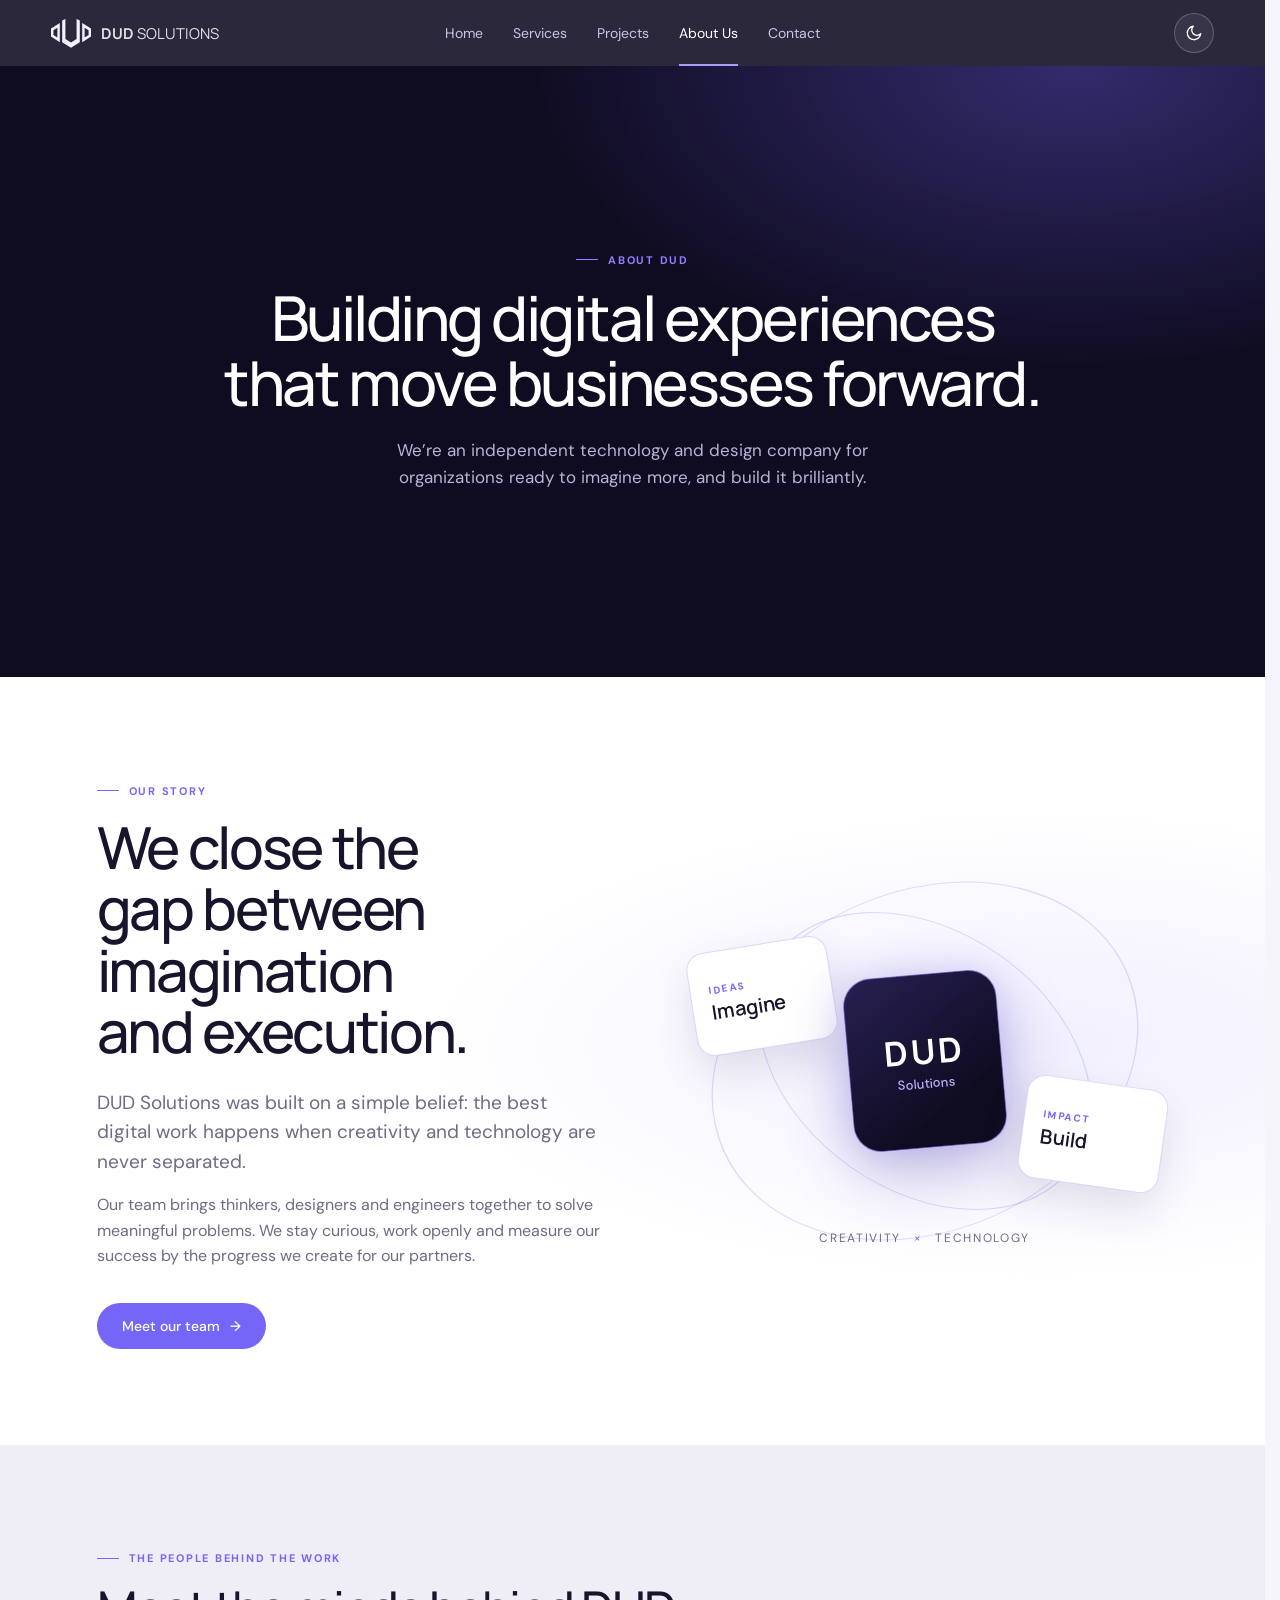
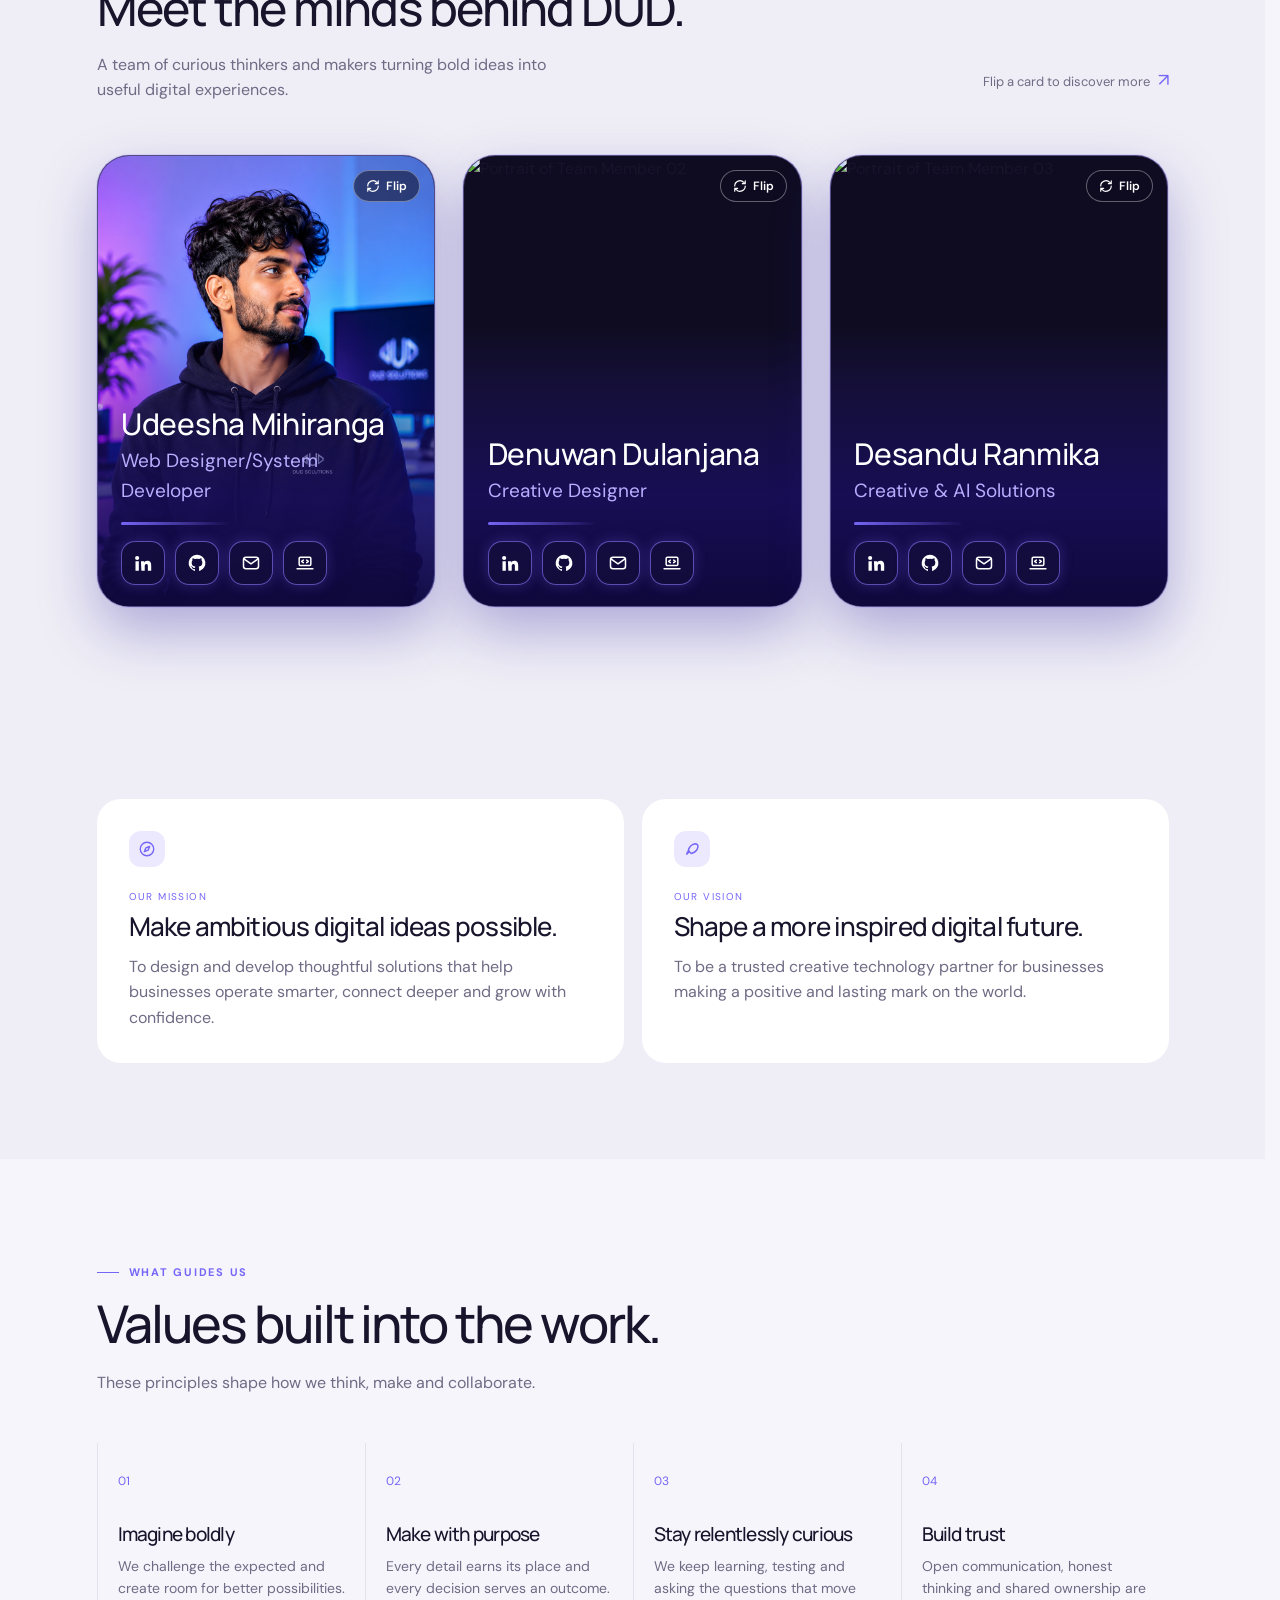
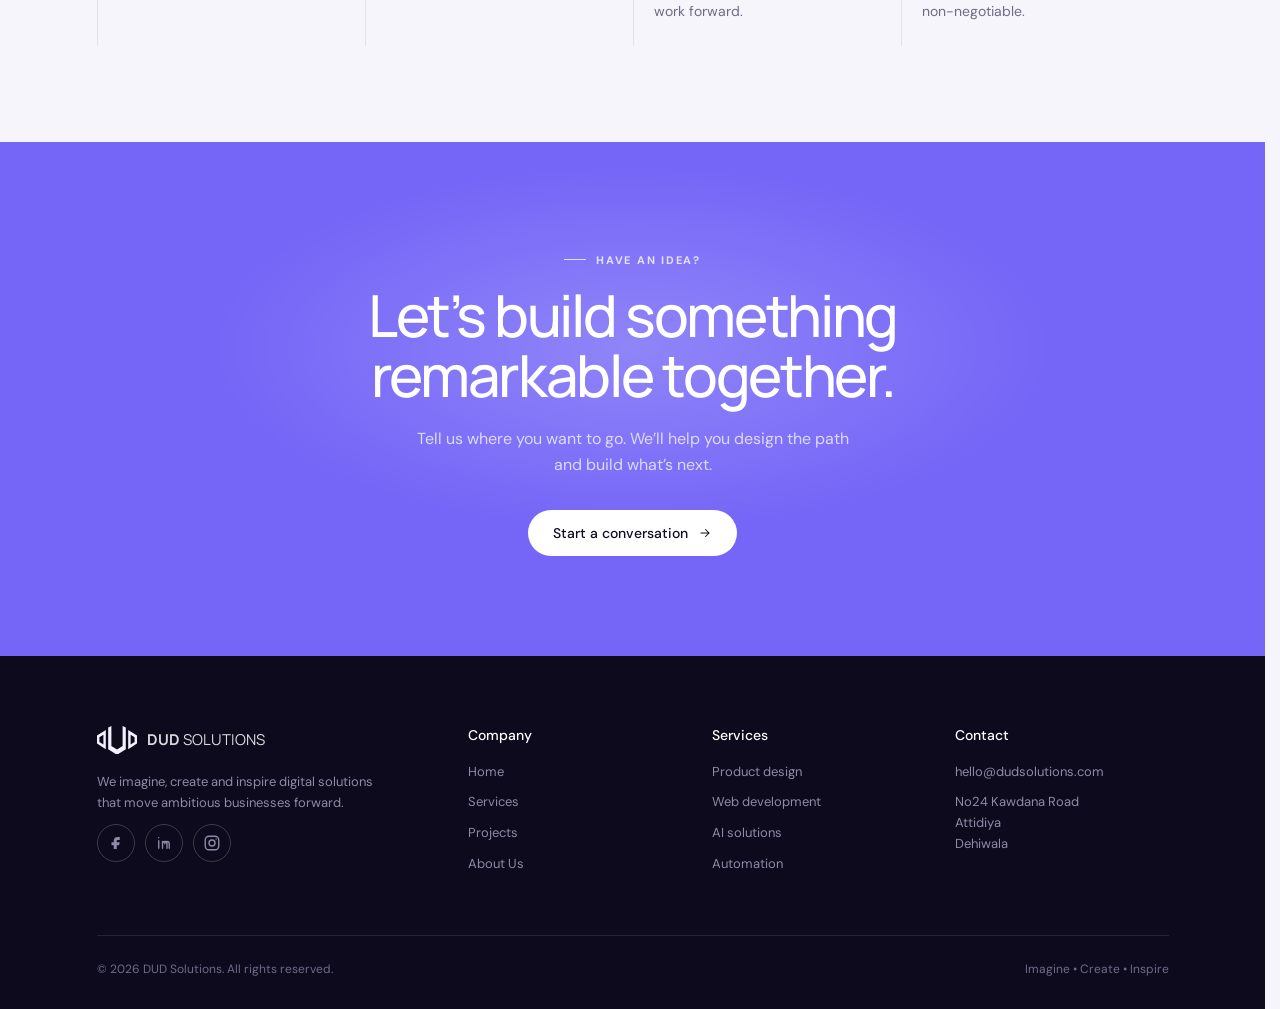
==== commit ef238863: "Update about.html" ====
--- a/about.html
+++ b/about.html
@@ -119,7 +119,7 @@
                 </div>
                 <ul class="team-skills">
                   <li>Strategy</li>
-                  <li>Web Development</li>
+                  <li>Web Designer</li>
                   <li>Problem Solving</li>
                 </ul>
               </div>
@@ -135,8 +135,8 @@
                   <svg viewBox="0 0 24 24" aria-hidden="true"><path d="M3 12a9 9 0 0115.5-6.2L21 8M21 3v5h-5M21 12a9 9 0 01-15.5 6.2L3 16M3 21v-5h5"/></svg> Flip
                 </button>
                 <div class="team-front-info">
-                  <h3>Team Member 02</h3>
-                  <span class="team-role">UI/UX & Product Design</span>
+                  <h3>Denuwan Dulanjana</h3>
+                  <span class="team-role">Creative Designer</span>
                   <span class="team-rule" aria-hidden="true"></span>
                   <ul class="team-social">
                     <li><a href="#" aria-label="Team Member 02 on LinkedIn" target="_blank" rel="noopener"><svg viewBox="0 0 24 24" class="is-filled" aria-hidden="true"><path d="M4.98 3.5a2.5 2.5 0 11-.01 5 2.5 2.5 0 01.01-5zM3 9.75h4v11.5H3zM9.5 9.75h3.8v1.6h.06c.53-1 1.82-2.05 3.75-2.05 4 0 4.74 2.63 4.74 6.05v5.9h-4v-5.23c0-1.25-.02-2.86-1.75-2.86-1.75 0-2.02 1.36-2.02 2.77v5.32h-4z"/></svg></a></li>
@@ -152,14 +152,14 @@
                   <svg viewBox="0 0 24 24" aria-hidden="true"><path d="M3 12a9 9 0 0115.5-6.2L21 8M21 3v5h-5M21 12a9 9 0 01-15.5 6.2L3 16M3 21v-5h5"/></svg> Back
                 </button>
                 <div>
-                  <span class="team-role">UI/UX & Product Design</span>
+                  <span class="team-role">Creative Designer</span>
                   <h3>Designing for people.</h3>
                   <p>Shaping intuitive interfaces and user journeys through research, wireframes and carefully considered visual design.</p>
                 </div>
                 <ul class="team-skills">
+                  <li>photoshop</li>
+                  <li>Illustrator</li>
                   <li>Figma</li>
-                  <li>Wireframing</li>
-                  <li>Prototyping</li>
                 </ul>
               </div>
             </div>
@@ -174,7 +174,7 @@
                   <svg viewBox="0 0 24 24" aria-hidden="true"><path d="M3 12a9 9 0 0115.5-6.2L21 8M21 3v5h-5M21 12a9 9 0 01-15.5 6.2L3 16M3 21v-5h5"/></svg> Flip
                 </button>
                 <div class="team-front-info">
-                  <h3>Team Member 03</h3>
+                  <h3>Desandu Ranmika</h3>
                   <span class="team-role">Creative & AI Solutions</span>
                   <span class="team-rule" aria-hidden="true"></span>
                   <ul class="team-social">
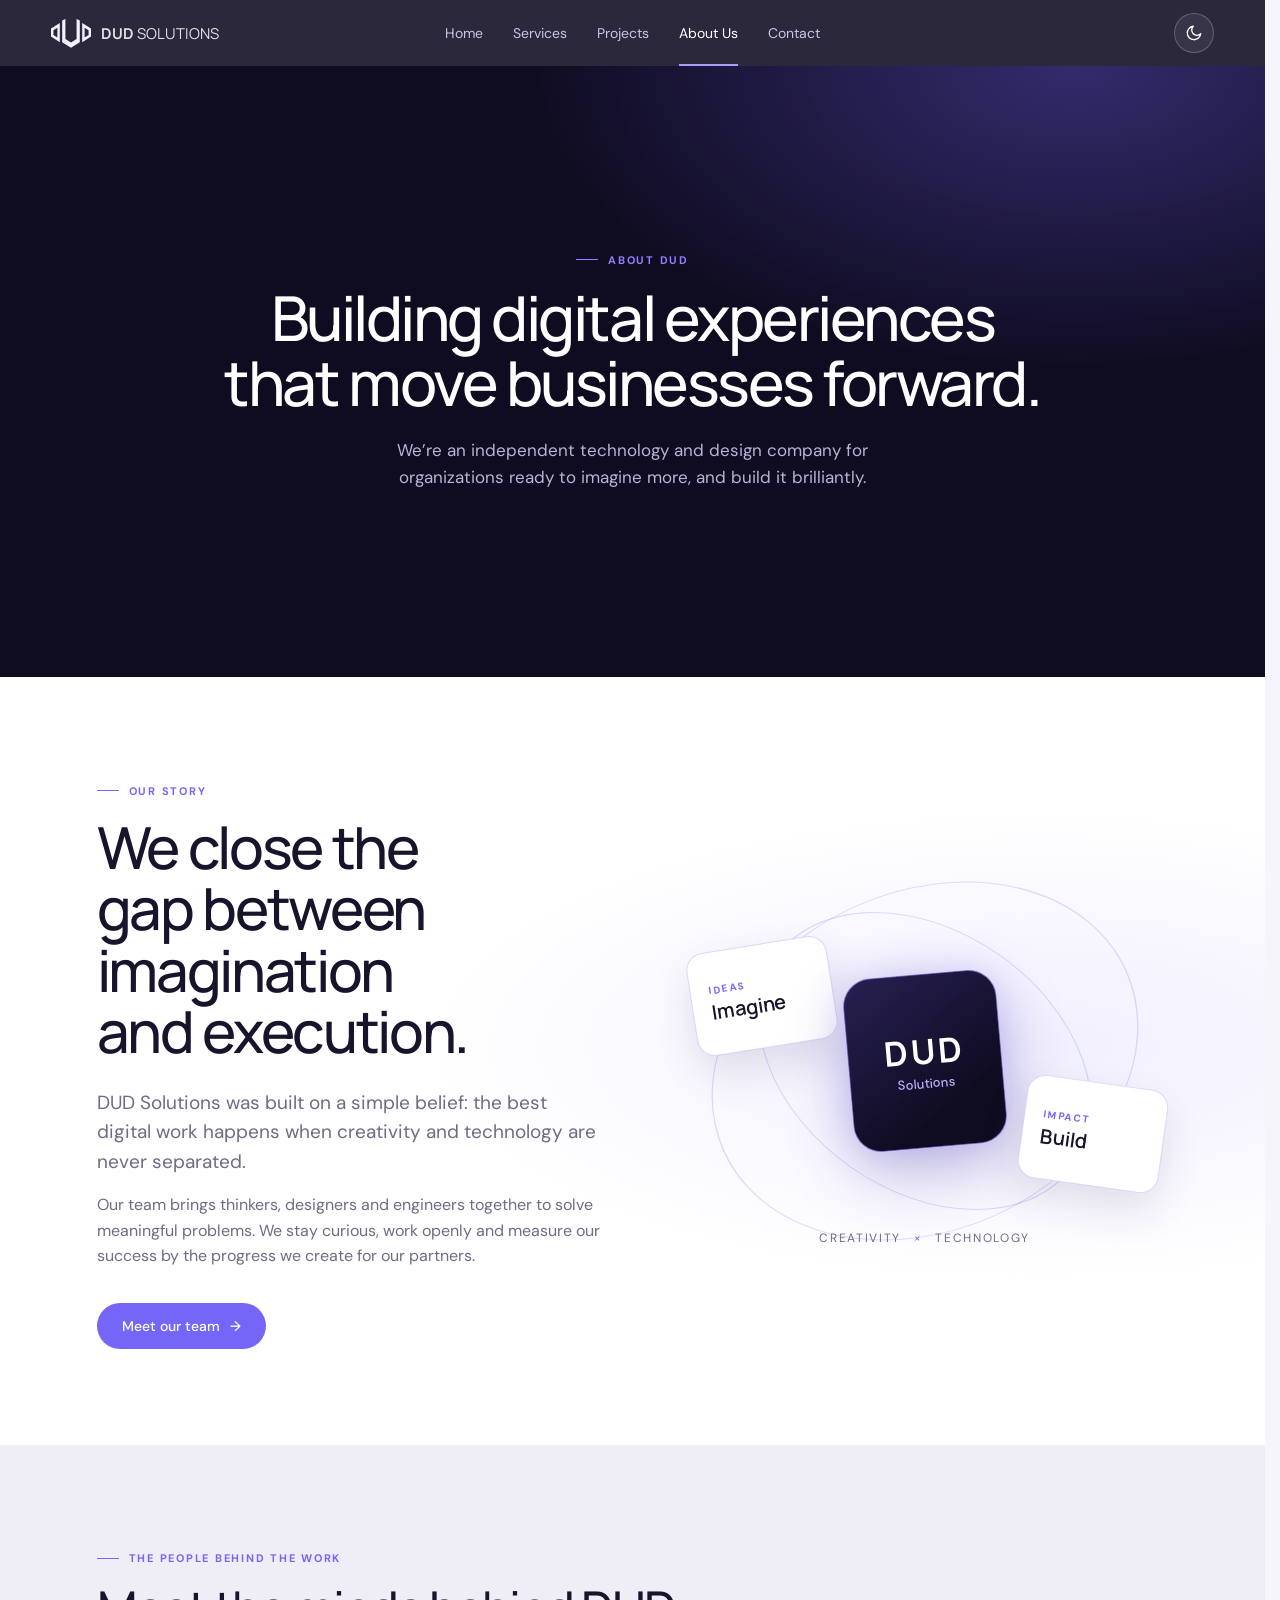
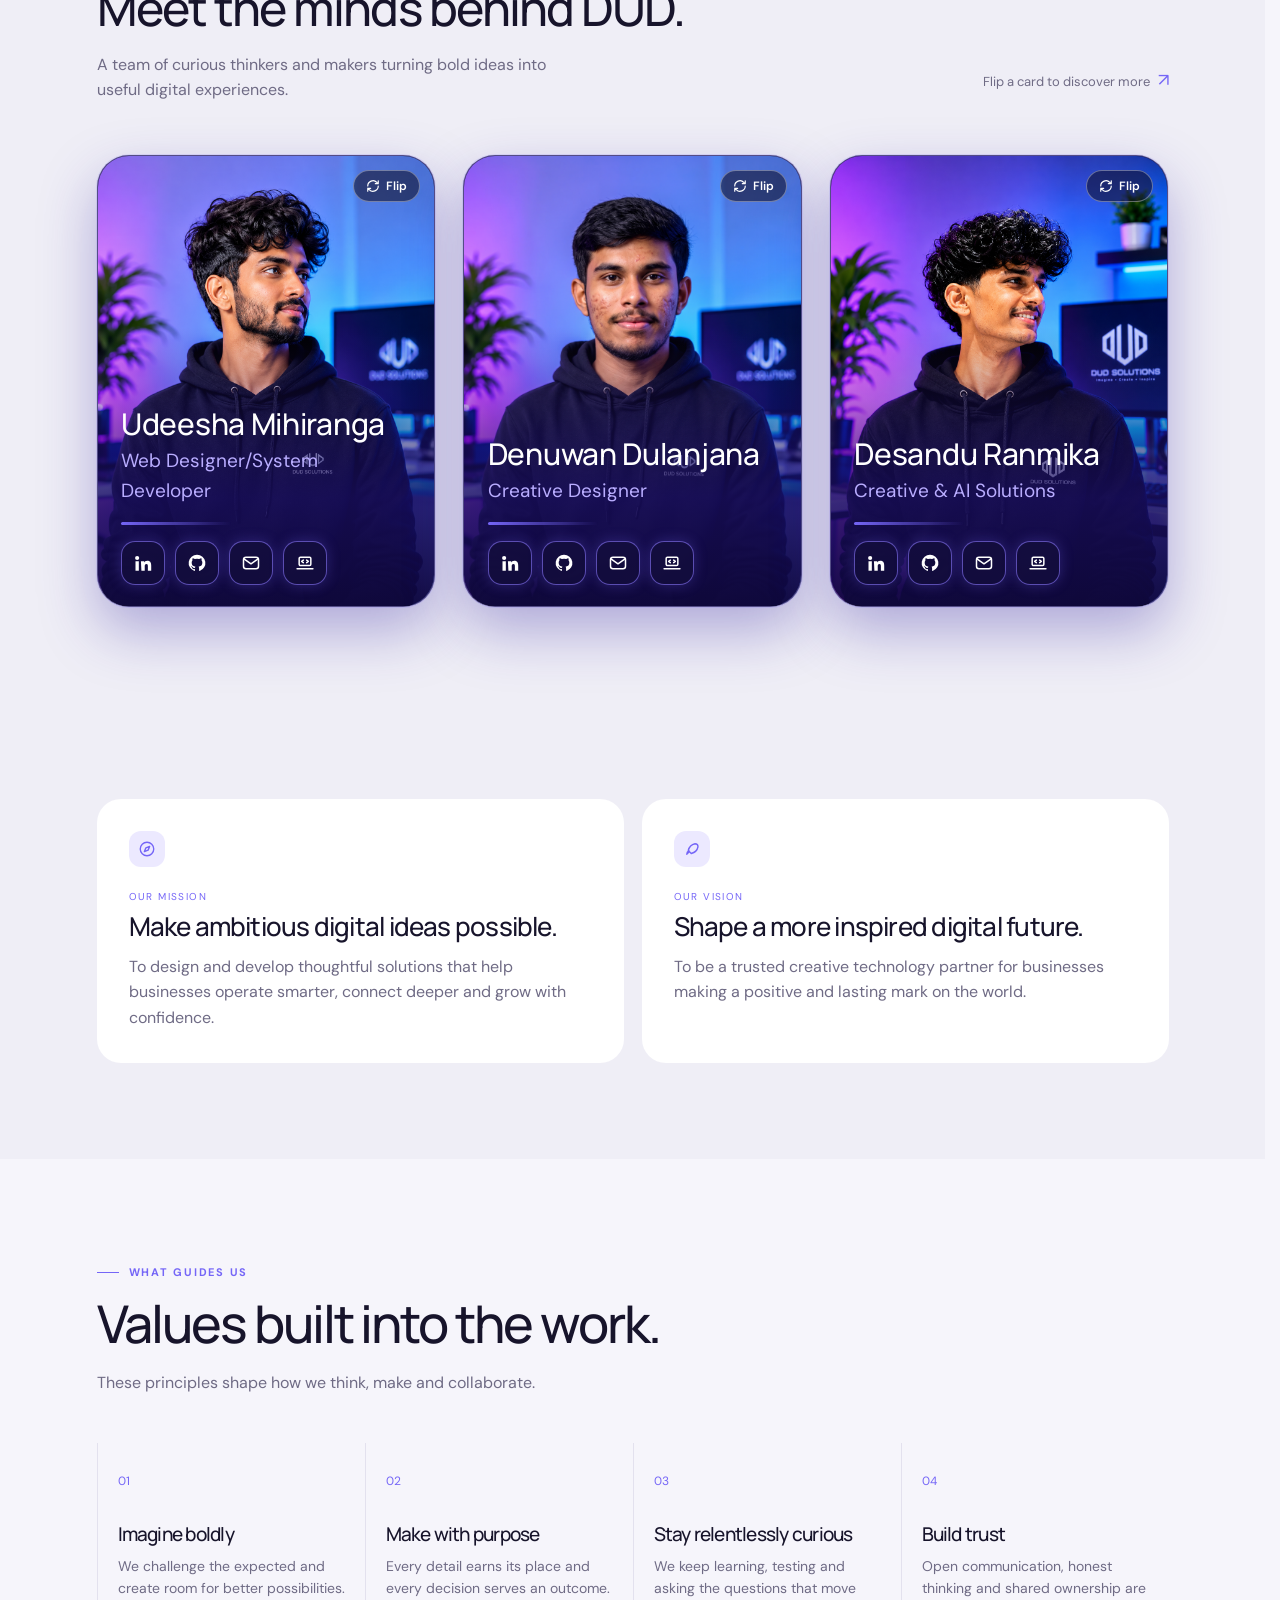
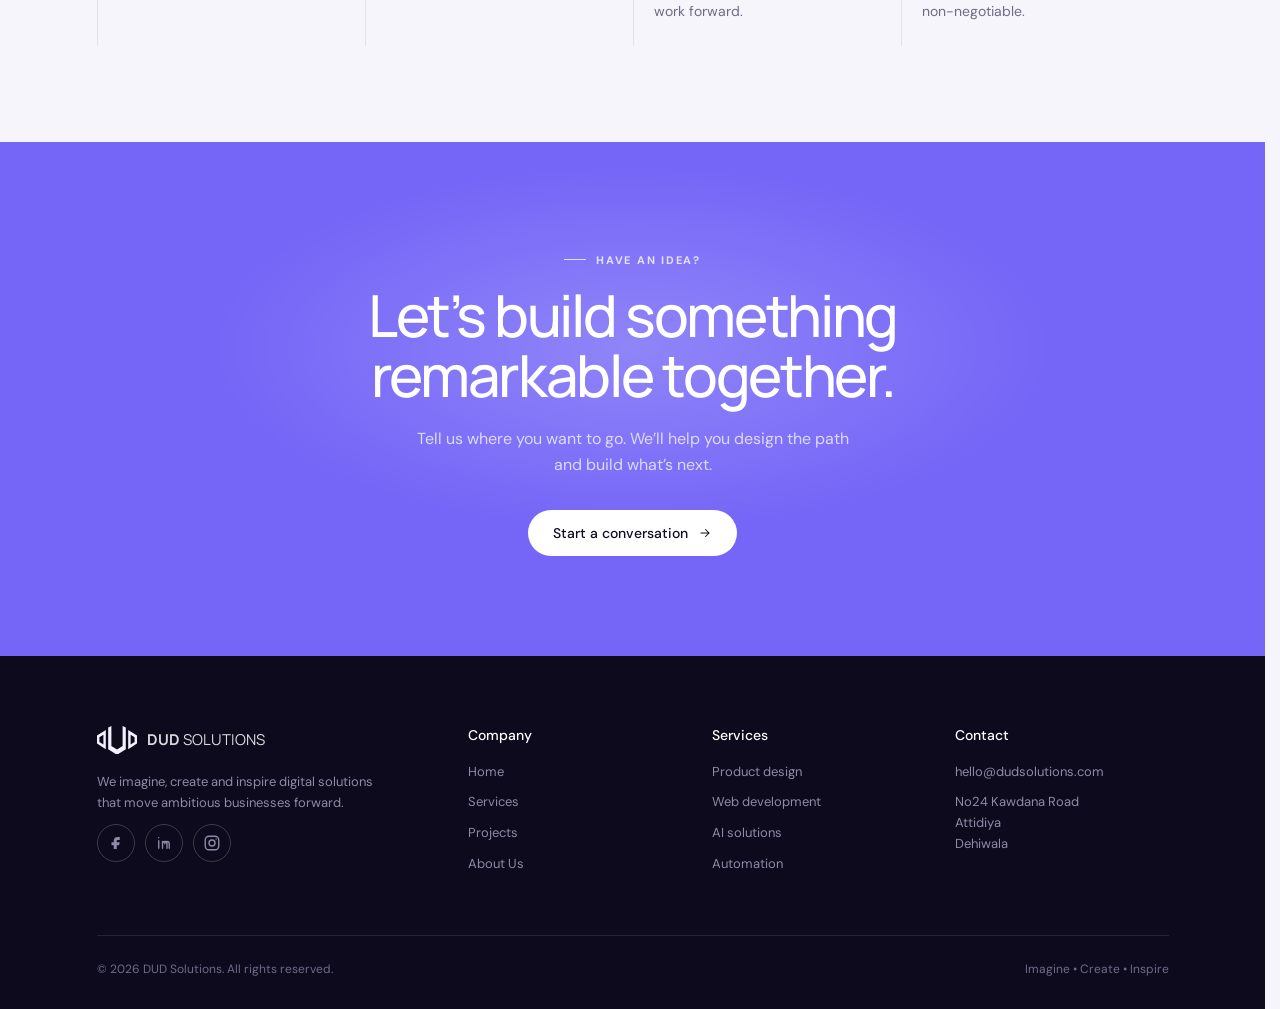
==== commit b87e6a0d: "Update social links for Udeesha Mihiranga" ====
--- a/about.html
+++ b/about.html
@@ -100,10 +100,10 @@
                   <span class="team-role">Web Designer/System Developer</span>
                   <span class="team-rule" aria-hidden="true"></span>
                   <ul class="team-social">
-                    <li><a href="#" aria-label="Udeesha Mihiranga on LinkedIn" target="_blank" rel="noopener"><svg viewBox="0 0 24 24" class="is-filled" aria-hidden="true"><path d="M4.98 3.5a2.5 2.5 0 11-.01 5 2.5 2.5 0 01.01-5zM3 9.75h4v11.5H3zM9.5 9.75h3.8v1.6h.06c.53-1 1.82-2.05 3.75-2.05 4 0 4.74 2.63 4.74 6.05v5.9h-4v-5.23c0-1.25-.02-2.86-1.75-2.86-1.75 0-2.02 1.36-2.02 2.77v5.32h-4z"/></svg></a></li>
-                    <li><a href="#" aria-label="Udeesha Mihiranga on GitHub" target="_blank" rel="noopener"><svg viewBox="0 0 24 24" class="is-filled" aria-hidden="true"><path d="M12 2a10 10 0 00-3.16 19.49c.5.09.68-.22.68-.48v-1.7c-2.78.6-3.37-1.34-3.37-1.34-.45-1.15-1.1-1.46-1.1-1.46-.9-.62.07-.6.07-.6 1 .07 1.53 1.03 1.53 1.03.9 1.52 2.34 1.08 2.9.83.09-.65.35-1.08.63-1.33-2.22-.25-4.55-1.11-4.55-4.94 0-1.09.39-1.98 1.03-2.68-.1-.25-.45-1.27.1-2.64 0 0 .84-.27 2.75 1.02a9.5 9.5 0 015 0c1.91-1.29 2.75-1.02 2.75-1.02.55 1.37.2 2.39.1 2.64.64.7 1.03 1.59 1.03 2.68 0 3.84-2.34 4.68-4.57 4.93.36.31.68.92.68 1.85v2.74c0 .27.18.58.69.48A10 10 0 0012 2z"/></svg></a></li>
+                    <li><a href="www.linkedin.com/in/udeesha-mihiranga-9396a8398" aria-label="Udeesha Mihiranga on LinkedIn" target="_blank" rel="noopener"><svg viewBox="0 0 24 24" class="is-filled" aria-hidden="true"><path d="M4.98 3.5a2.5 2.5 0 11-.01 5 2.5 2.5 0 01.01-5zM3 9.75h4v11.5H3zM9.5 9.75h3.8v1.6h.06c.53-1 1.82-2.05 3.75-2.05 4 0 4.74 2.63 4.74 6.05v5.9h-4v-5.23c0-1.25-.02-2.86-1.75-2.86-1.75 0-2.02 1.36-2.02 2.77v5.32h-4z"/></svg></a></li>
+                    <li><a href="https://github.com/udeeshamihiranga-lab" aria-label="Udeesha Mihiranga on GitHub" target="_blank" rel="noopener"><svg viewBox="0 0 24 24" class="is-filled" aria-hidden="true"><path d="M12 2a10 10 0 00-3.16 19.49c.5.09.68-.22.68-.48v-1.7c-2.78.6-3.37-1.34-3.37-1.34-.45-1.15-1.1-1.46-1.1-1.46-.9-.62.07-.6.07-.6 1 .07 1.53 1.03 1.53 1.03.9 1.52 2.34 1.08 2.9.83.09-.65.35-1.08.63-1.33-2.22-.25-4.55-1.11-4.55-4.94 0-1.09.39-1.98 1.03-2.68-.1-.25-.45-1.27.1-2.64 0 0 .84-.27 2.75 1.02a9.5 9.5 0 015 0c1.91-1.29 2.75-1.02 2.75-1.02.55 1.37.2 2.39.1 2.64.64.7 1.03 1.59 1.03 2.68 0 3.84-2.34 4.68-4.57 4.93.36.31.68.92.68 1.85v2.74c0 .27.18.58.69.48A10 10 0 0012 2z"/></svg></a></li>
                     <li><a href="mailto:udeeshamihiranga@gmail.com" aria-label="Email Udeesha Mihiranga"><svg viewBox="0 0 24 24" aria-hidden="true"><rect x="3" y="5" width="18" height="14" rx="3"/><path d="M3.5 7l8.5 6 8.5-6"/></svg></a></li>
-                    <li><a href="#" aria-label="Udeesha Mihiranga on Portfolio" target="_blank" rel="noopener"><svg viewBox="0 0 24 24" aria-hidden="true"><rect x="5" y="5" width="14" height="10" rx="1.5"/><path d="M2.5 19h19M10 8.5L8 10l2 1.5M14 8.5l2 1.5-2 1.5"/></svg></a></li>
+                    <li><a href="http://udeesha-portfolio.free.je/" aria-label="Udeesha Mihiranga on Portfolio" target="_blank" rel="noopener"><svg viewBox="0 0 24 24" aria-hidden="true"><rect x="5" y="5" width="14" height="10" rx="1.5"/><path d="M2.5 19h19M10 8.5L8 10l2 1.5M14 8.5l2 1.5-2 1.5"/></svg></a></li>
                   </ul>
                 </div>
               </div>
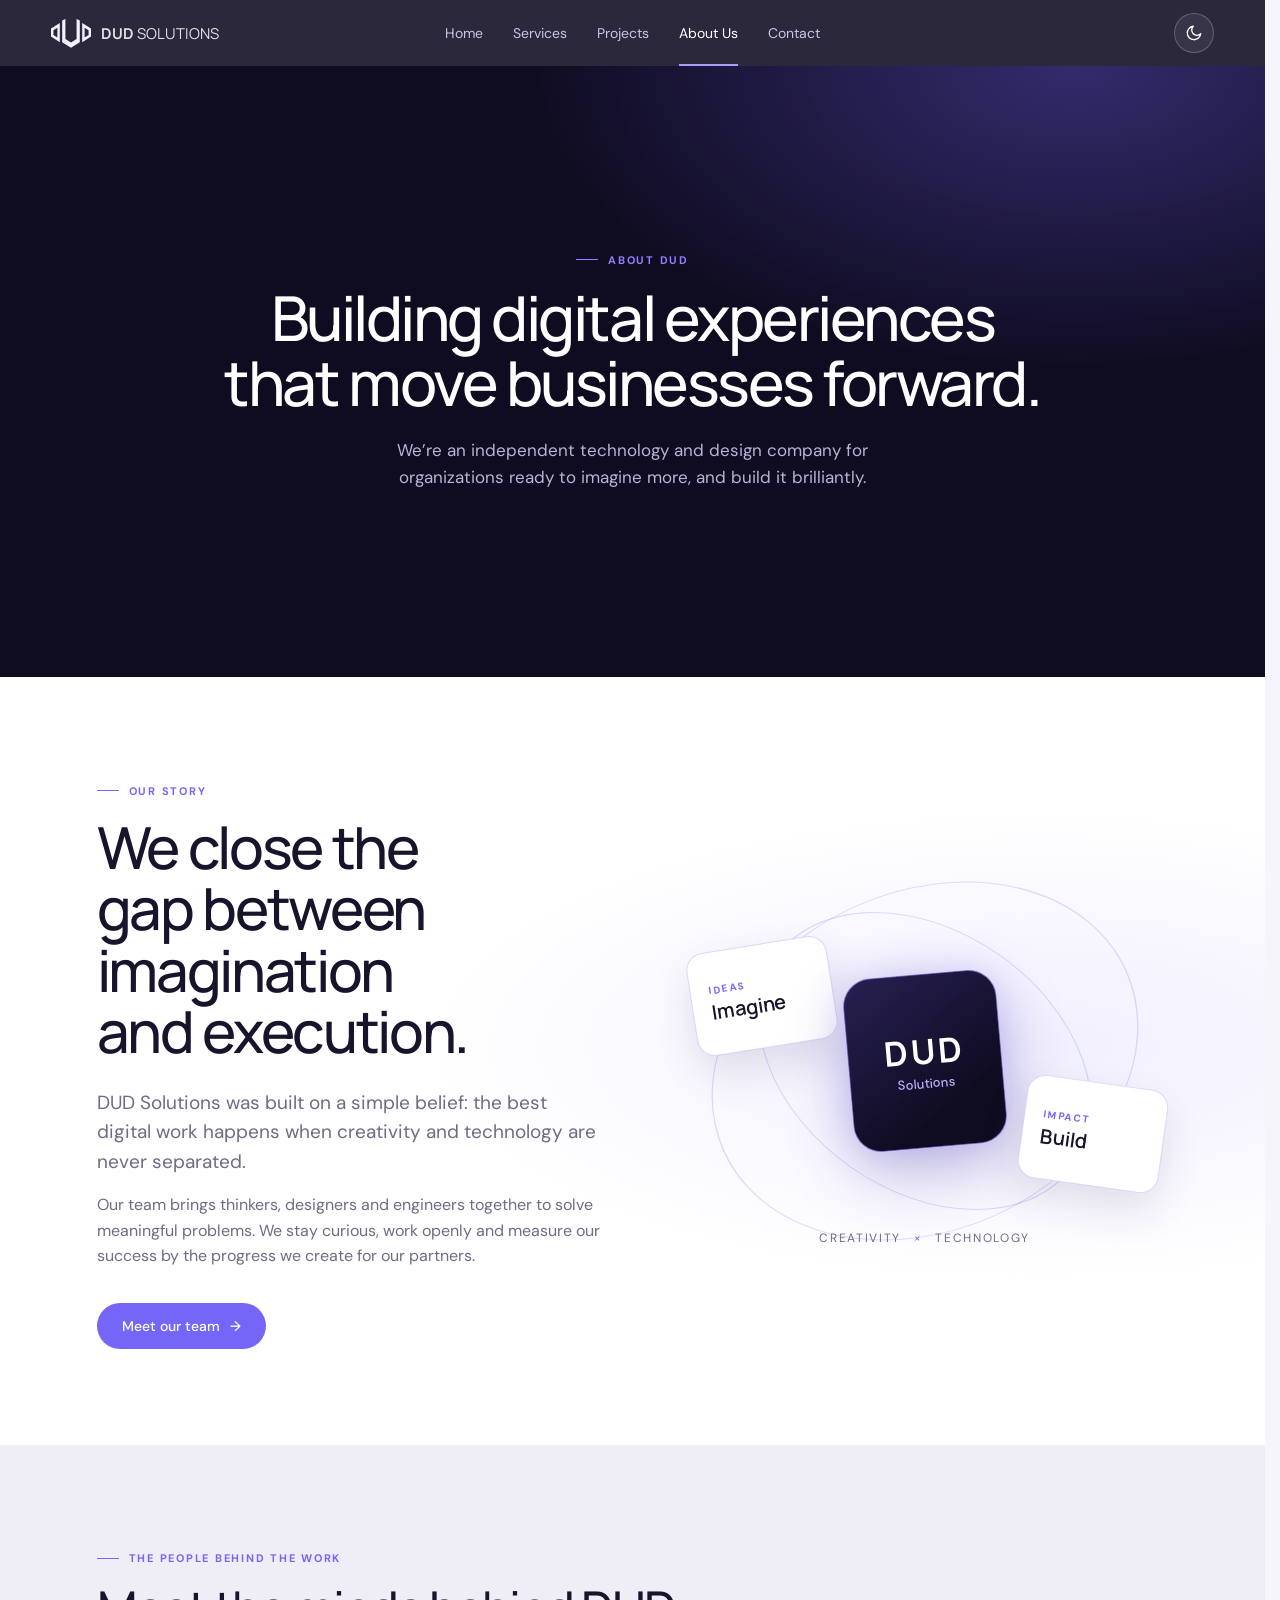
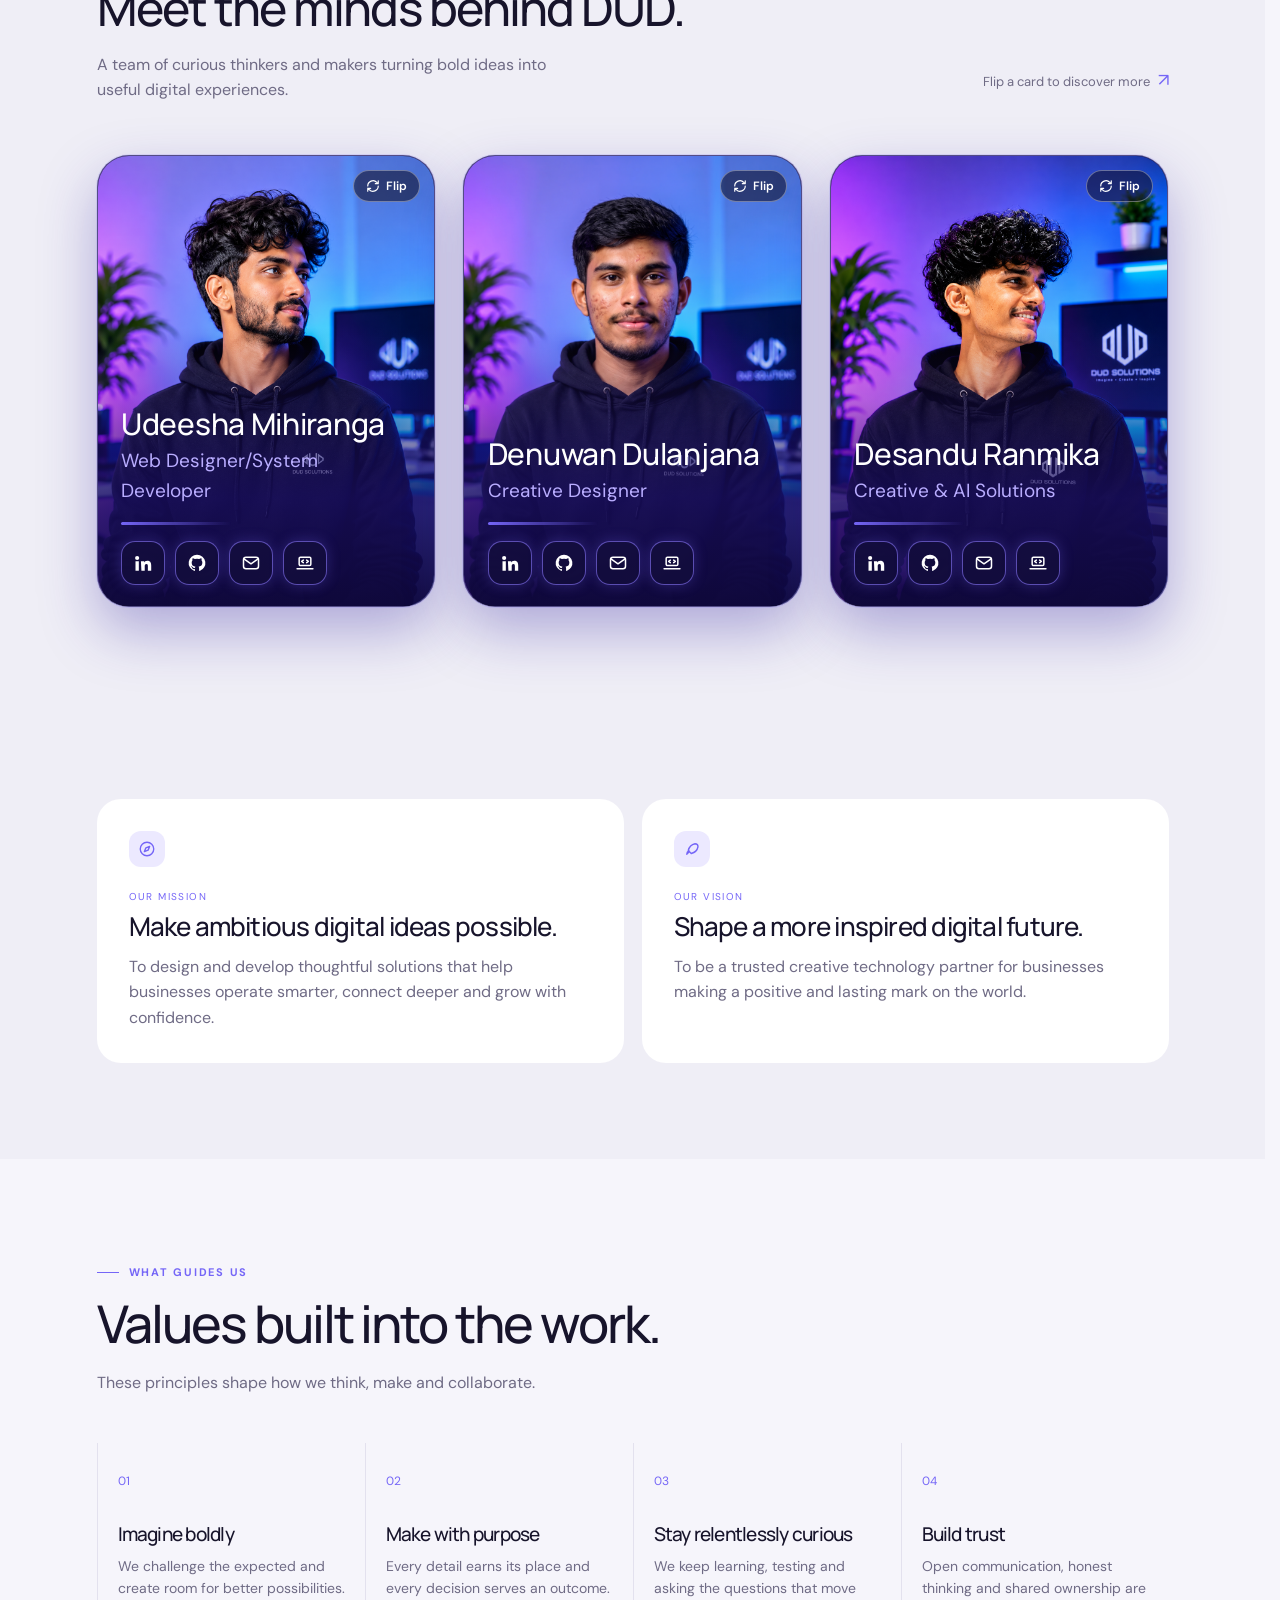
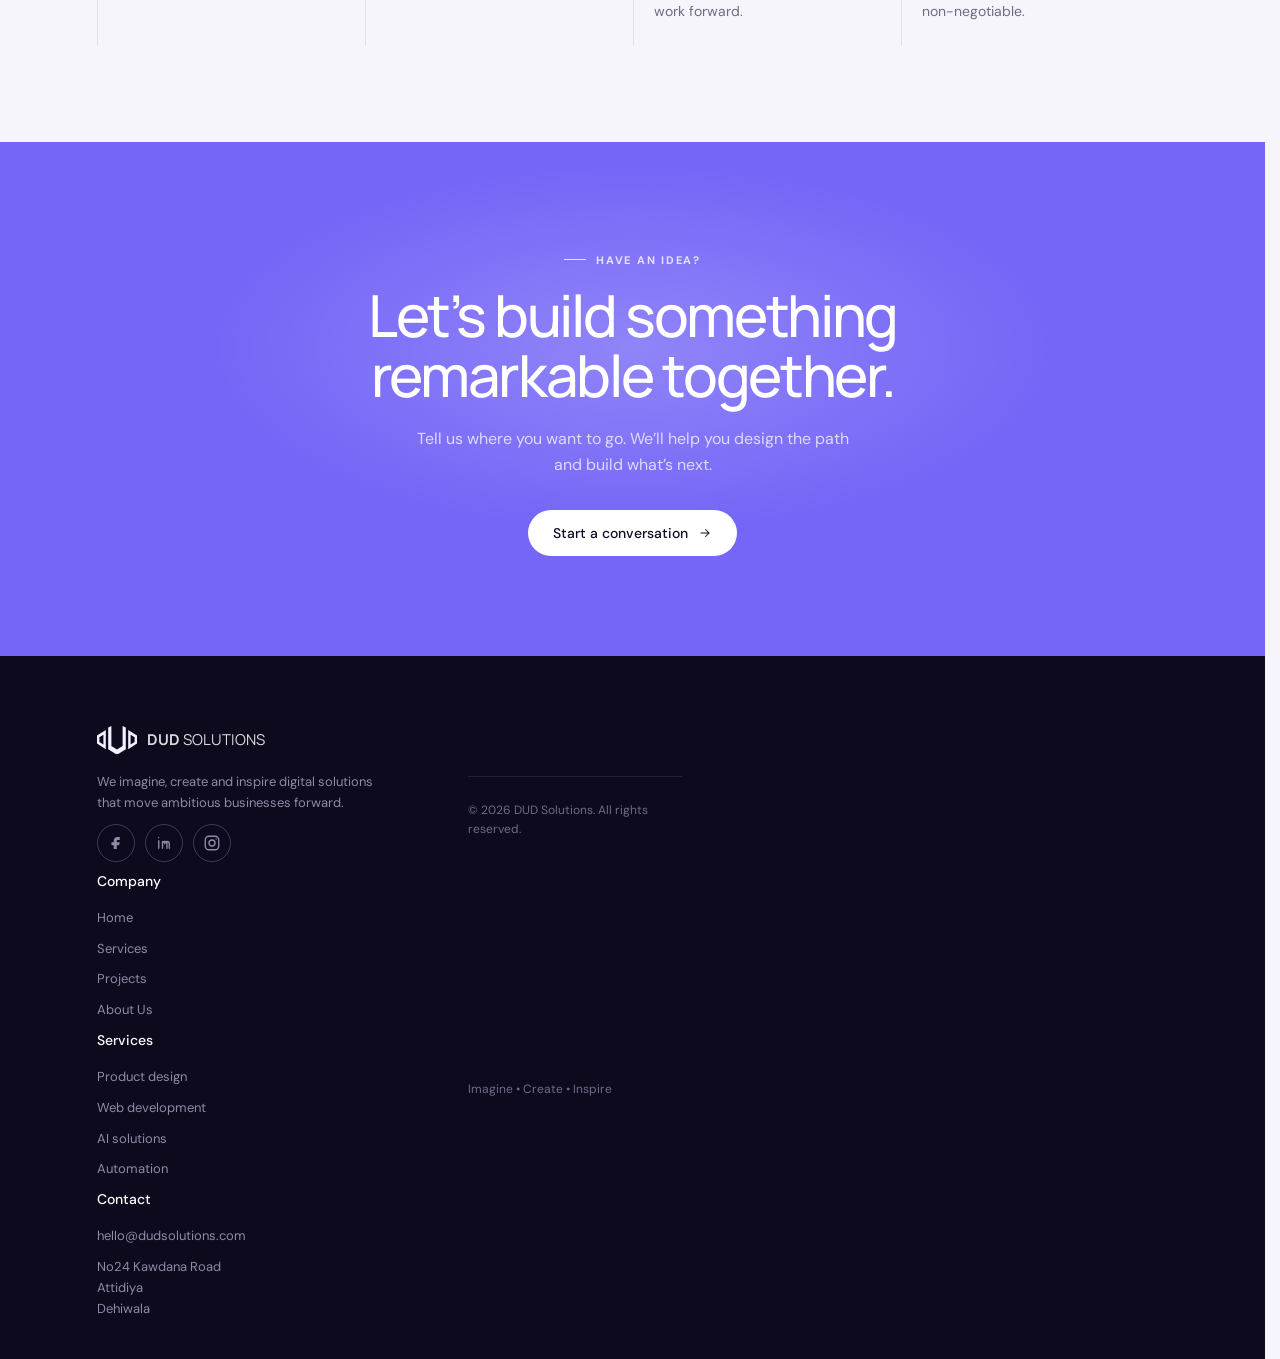
==== commit 7bb6a66e: "Update social media links in about.html" ====
--- a/about.html
+++ b/about.html
@@ -100,7 +100,7 @@
                   <span class="team-role">Web Designer/System Developer</span>
                   <span class="team-rule" aria-hidden="true"></span>
                   <ul class="team-social">
-                    <li><a href="www.linkedin.com/in/udeesha-mihiranga-9396a8398" aria-label="Udeesha Mihiranga on LinkedIn" target="_blank" rel="noopener"><svg viewBox="0 0 24 24" class="is-filled" aria-hidden="true"><path d="M4.98 3.5a2.5 2.5 0 11-.01 5 2.5 2.5 0 01.01-5zM3 9.75h4v11.5H3zM9.5 9.75h3.8v1.6h.06c.53-1 1.82-2.05 3.75-2.05 4 0 4.74 2.63 4.74 6.05v5.9h-4v-5.23c0-1.25-.02-2.86-1.75-2.86-1.75 0-2.02 1.36-2.02 2.77v5.32h-4z"/></svg></a></li>
+                    <li><a href="https://www.linkedin.com/in/udeesha-mihiranga-9396a8398/" aria-label="Udeesha Mihiranga on LinkedIn" target="_blank" rel="noopener"><svg viewBox="0 0 24 24" class="is-filled" aria-hidden="true"><path d="M4.98 3.5a2.5 2.5 0 11-.01 5 2.5 2.5 0 01.01-5zM3 9.75h4v11.5H3zM9.5 9.75h3.8v1.6h.06c.53-1 1.82-2.05 3.75-2.05 4 0 4.74 2.63 4.74 6.05v5.9h-4v-5.23c0-1.25-.02-2.86-1.75-2.86-1.75 0-2.02 1.36-2.02 2.77v5.32h-4z"/></svg></a></li>
                     <li><a href="https://github.com/udeeshamihiranga-lab" aria-label="Udeesha Mihiranga on GitHub" target="_blank" rel="noopener"><svg viewBox="0 0 24 24" class="is-filled" aria-hidden="true"><path d="M12 2a10 10 0 00-3.16 19.49c.5.09.68-.22.68-.48v-1.7c-2.78.6-3.37-1.34-3.37-1.34-.45-1.15-1.1-1.46-1.1-1.46-.9-.62.07-.6.07-.6 1 .07 1.53 1.03 1.53 1.03.9 1.52 2.34 1.08 2.9.83.09-.65.35-1.08.63-1.33-2.22-.25-4.55-1.11-4.55-4.94 0-1.09.39-1.98 1.03-2.68-.1-.25-.45-1.27.1-2.64 0 0 .84-.27 2.75 1.02a9.5 9.5 0 015 0c1.91-1.29 2.75-1.02 2.75-1.02.55 1.37.2 2.39.1 2.64.64.7 1.03 1.59 1.03 2.68 0 3.84-2.34 4.68-4.57 4.93.36.31.68.92.68 1.85v2.74c0 .27.18.58.69.48A10 10 0 0012 2z"/></svg></a></li>
                     <li><a href="mailto:udeeshamihiranga@gmail.com" aria-label="Email Udeesha Mihiranga"><svg viewBox="0 0 24 24" aria-hidden="true"><rect x="3" y="5" width="18" height="14" rx="3"/><path d="M3.5 7l8.5 6 8.5-6"/></svg></a></li>
                     <li><a href="http://udeesha-portfolio.free.je/" aria-label="Udeesha Mihiranga on Portfolio" target="_blank" rel="noopener"><svg viewBox="0 0 24 24" aria-hidden="true"><rect x="5" y="5" width="14" height="10" rx="1.5"/><path d="M2.5 19h19M10 8.5L8 10l2 1.5M14 8.5l2 1.5-2 1.5"/></svg></a></li>
@@ -273,10 +273,9 @@
           <a class="brand" href="index.html"><svg viewBox="0 0 100 72"><path d="M0 24L22 10V58L0 44ZM6 28V40L16 46V22Z" fill-rule="evenodd"/><path d="M100 24L78 10V58L100 44ZM94 28V40L84 46V22Z" fill-rule="evenodd"/><path d="M28 4L36 0V50L50 59L64 50V0L72 4V58L50 72L28 58Z"/></svg><span><b>DUD</b> SOLUTIONS</span></a>
           <p style="margin-top:18px;max-width:300px">We imagine, create and inspire digital solutions that move ambitious businesses forward.</p>
           <div class="social-links">
-            <a aria-label="Facebook" href="contact.html"><svg viewBox="0 0 24 24" aria-hidden="true"><path d="M14 8h3V4h-3c-3 0-5 2-5 5v2H6v4h3v5h4v-5h3l1-4h-4V9c0-.7.3-1 1-1Z"/></svg></a>
+            <a aria-label="Facebook" href="https://www.facebook.com/profile.php?id=61596871286581"><svg viewBox="0 0 24 24" aria-hidden="true"><path d="M14 8h3V4h-3c-3 0-5 2-5 5v2H6v4h3v5h4v-5h3l1-4h-4V9c0-.7.3-1 1-1Z"/></svg></a>
             <a aria-label="LinkedIn" href="contact.html"><svg viewBox="0 0 24 24" aria-hidden="true"><path d="M5 9v10M5 5v.01M10 19v-6a3 3 0 0 1 6 0v6M10 10v9M19 19v-6a3 3 0 0 0-6 0"/></svg></a>
-            <a aria-label="Instagram" href="contact.html"><svg viewBox="0 0 24 24" aria-hidden="true"><rect x="3" y="3" width="18" height="18" rx="5"/><circle cx="12" cy="12" r="4"/><path d="M17.5 6.5h.01"/></svg></a>
-          </div>
+            <a aria-label="Instagram" href="https://www.instagram.com/dudsolutions/?hl=en"><svg viewBox="0 0 24 24" aria-hidden="true"><rect x="3" y="3" width="18" height="18" rx="5"/><circle cx="12" cy="12" r="4"/><path d="M17.5 6.5h.01"/></svg></a>
         </div>
         <div>
           <h4>Company</h4>
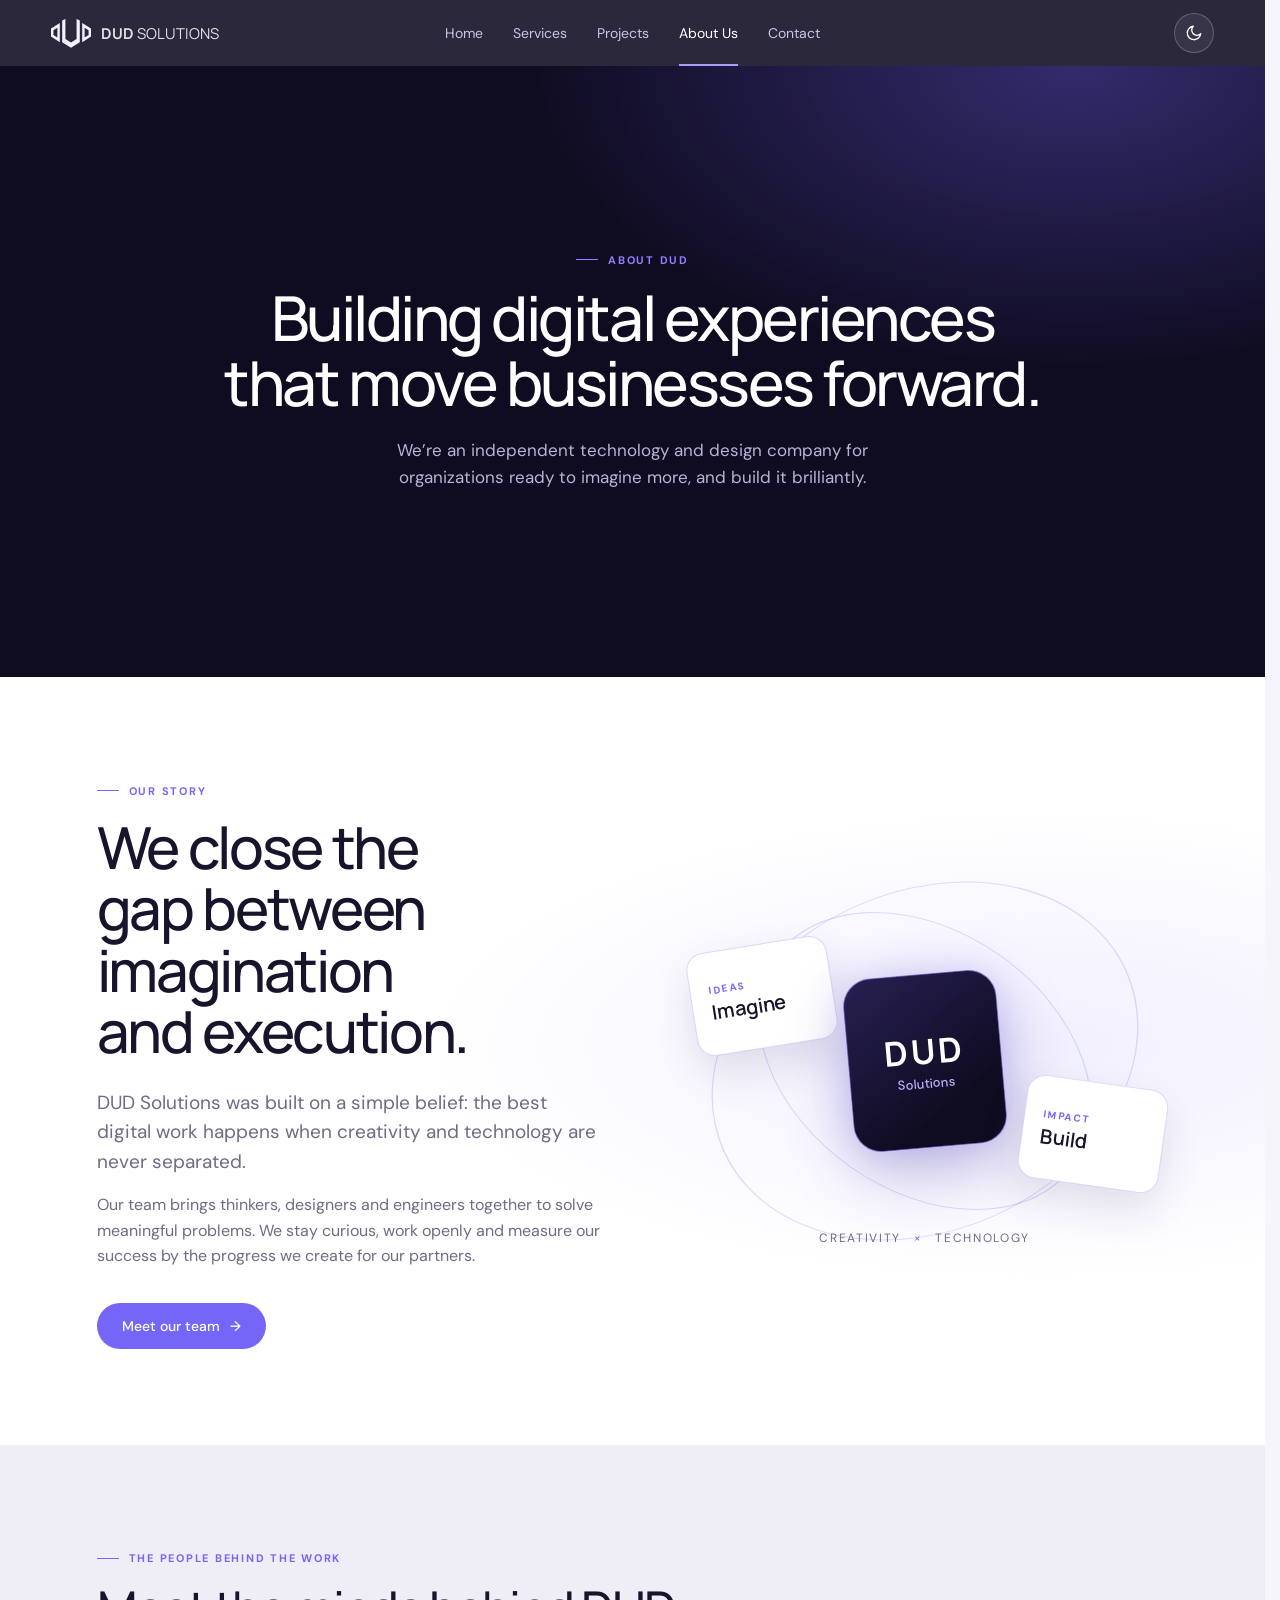
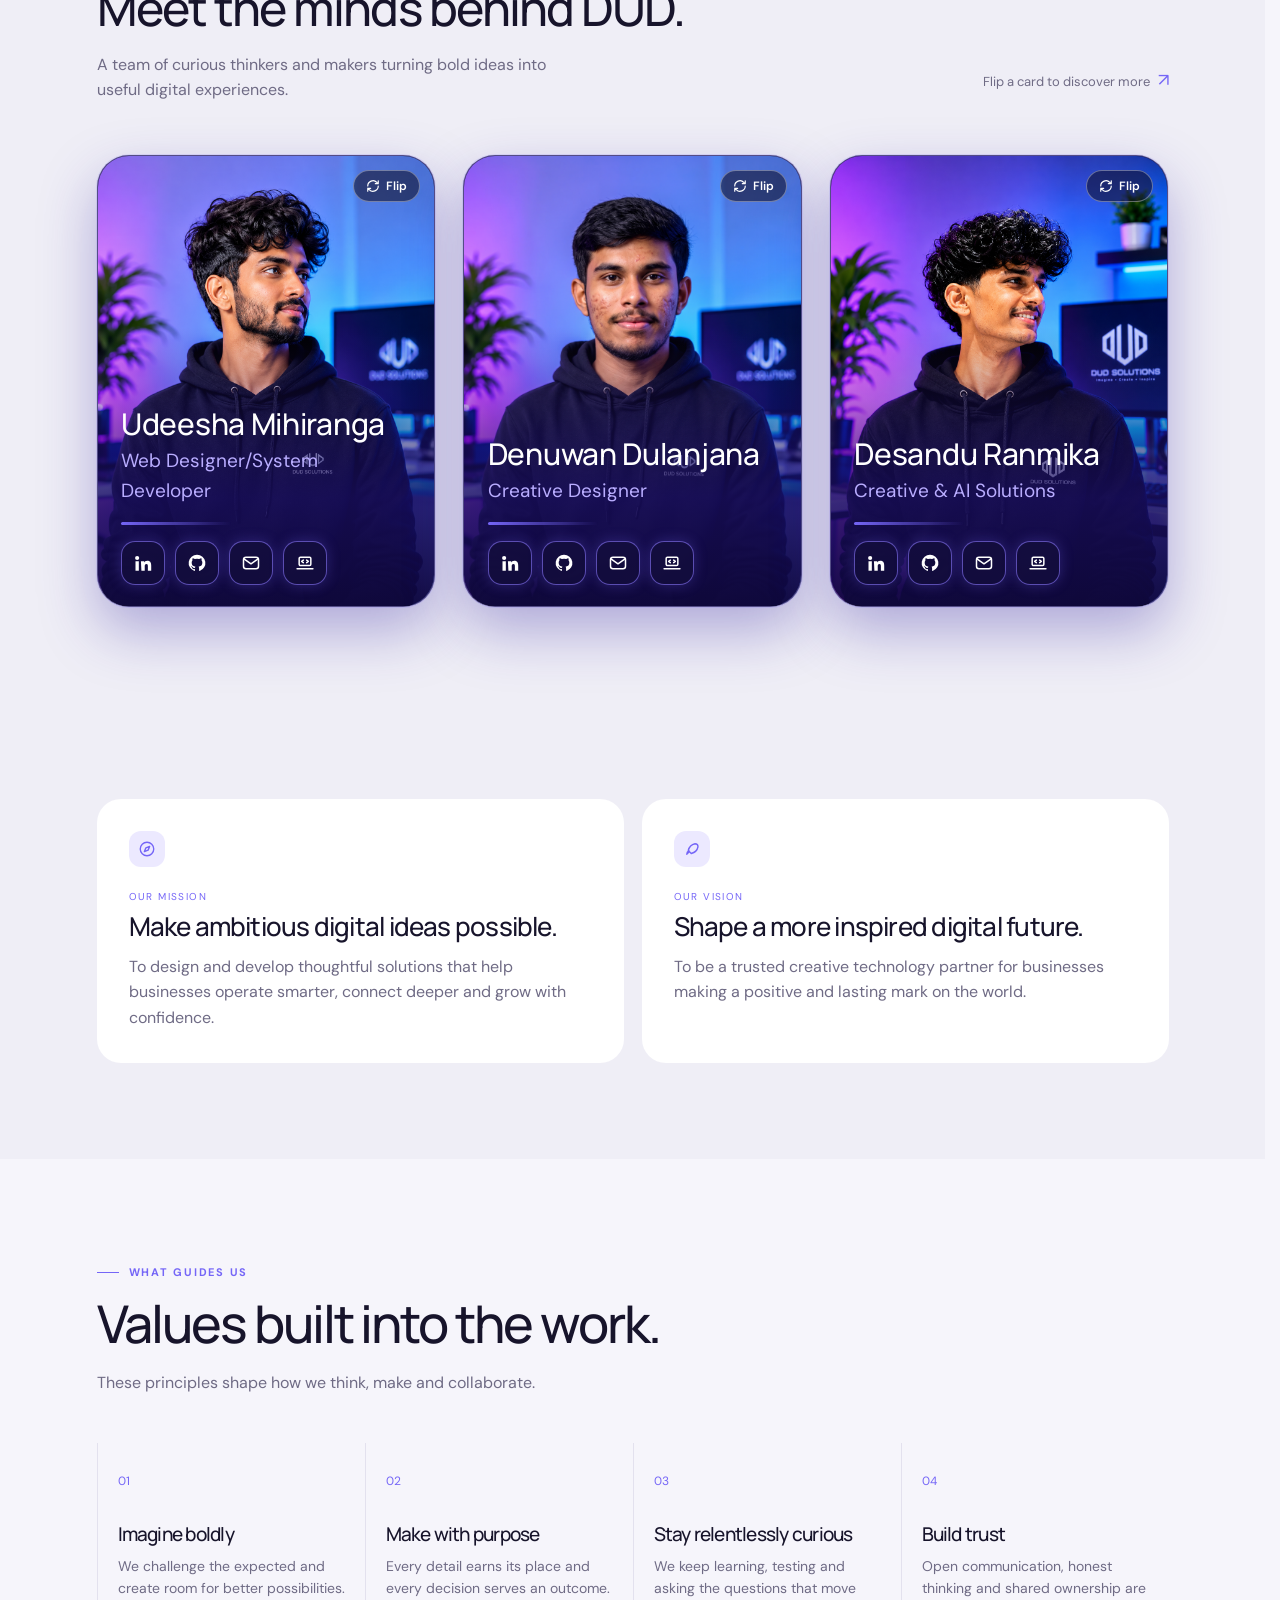
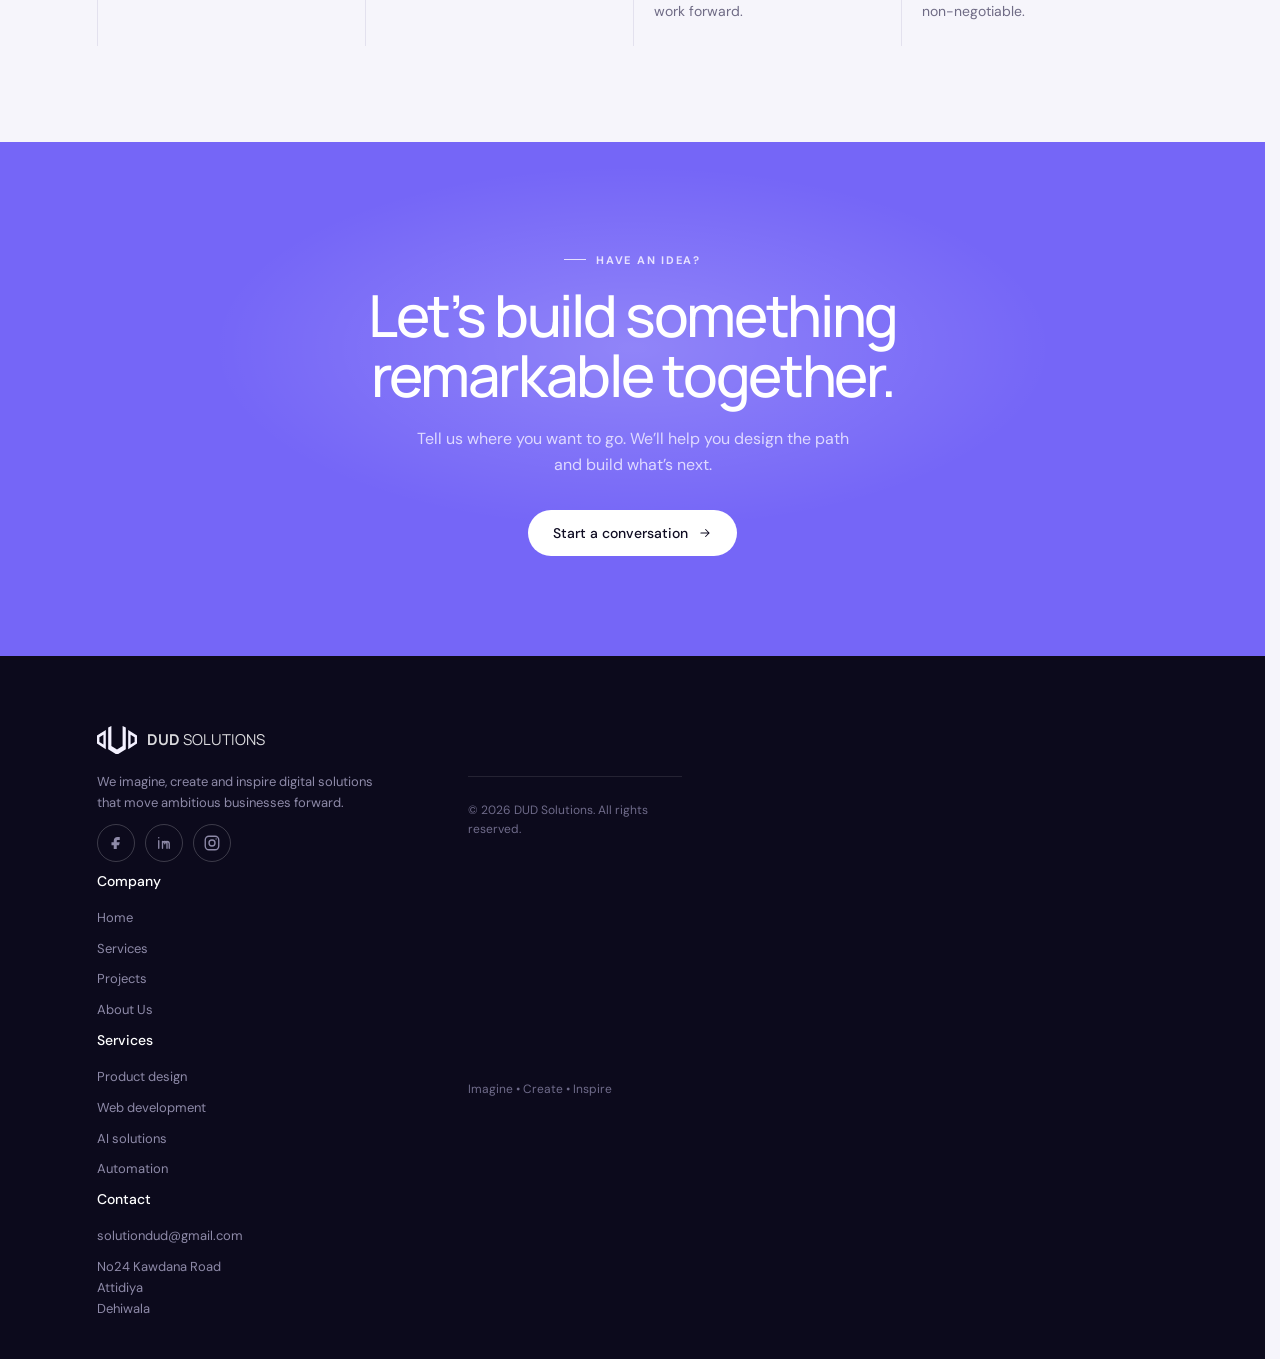
==== commit f9bbf3ec: "Update contact email in about.html" ====
--- a/about.html
+++ b/about.html
@@ -293,7 +293,7 @@
         </div>
         <div>
           <h4>Contact</h4>
-          <a href="contact.html">hello@dudsolutions.com</a>
+          <a href="mailto:solutiondud@gmail.com">solutiondud@gmail.com</a>
           <p>No24 Kawdana Road <br> Attidiya<br> Dehiwala </p>
         </div>
       </div>
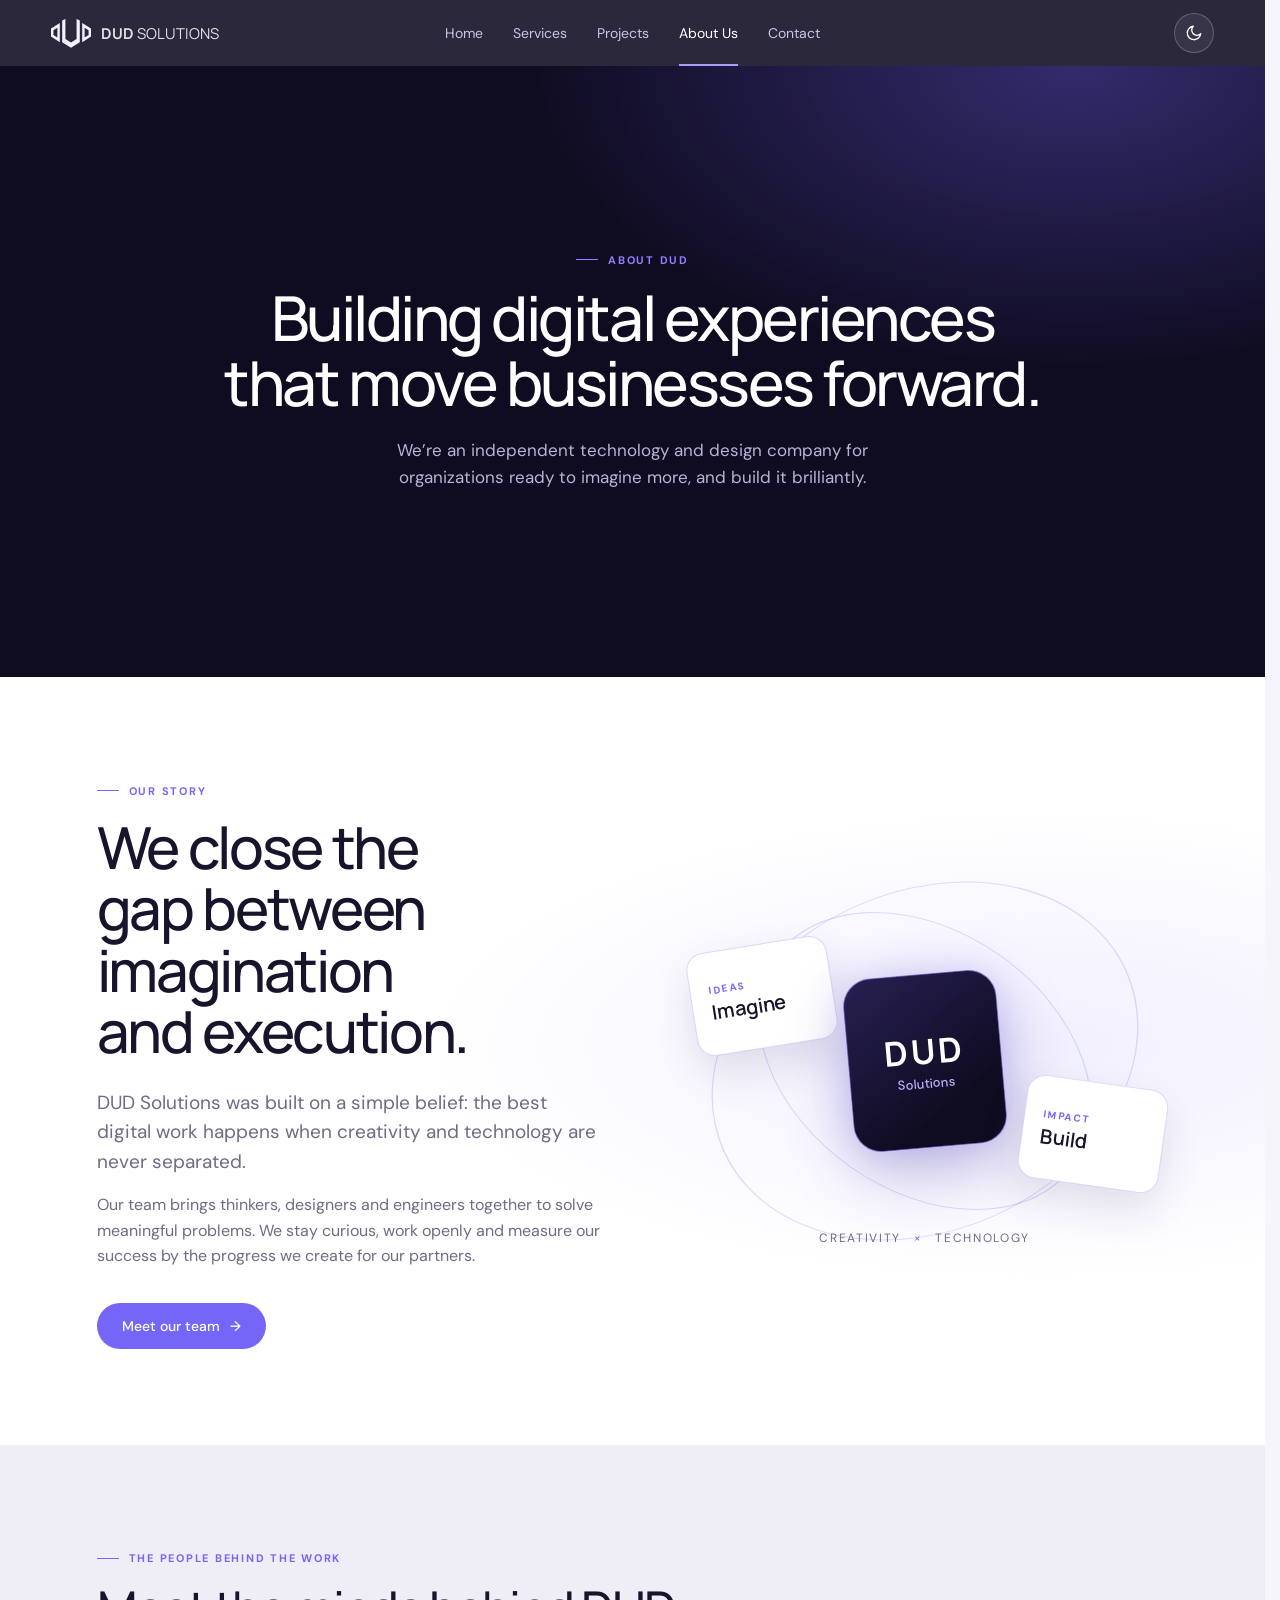
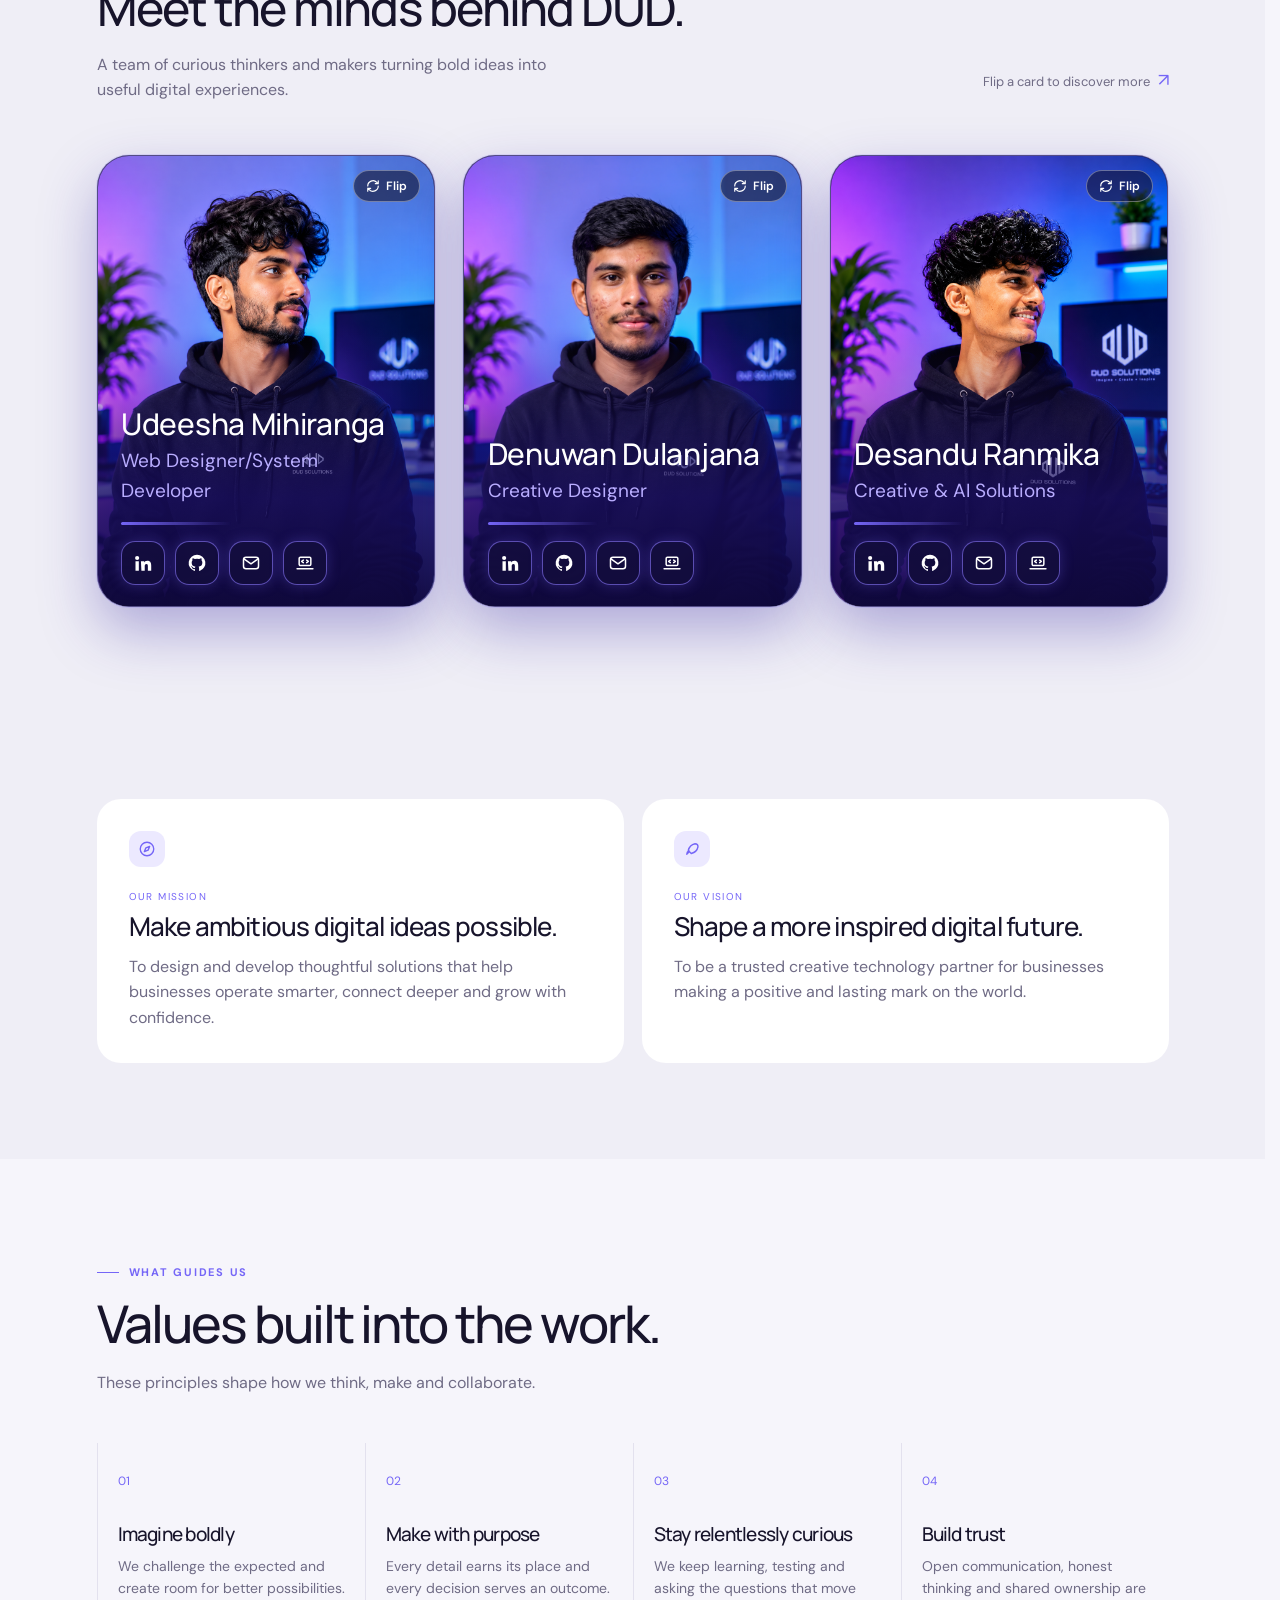
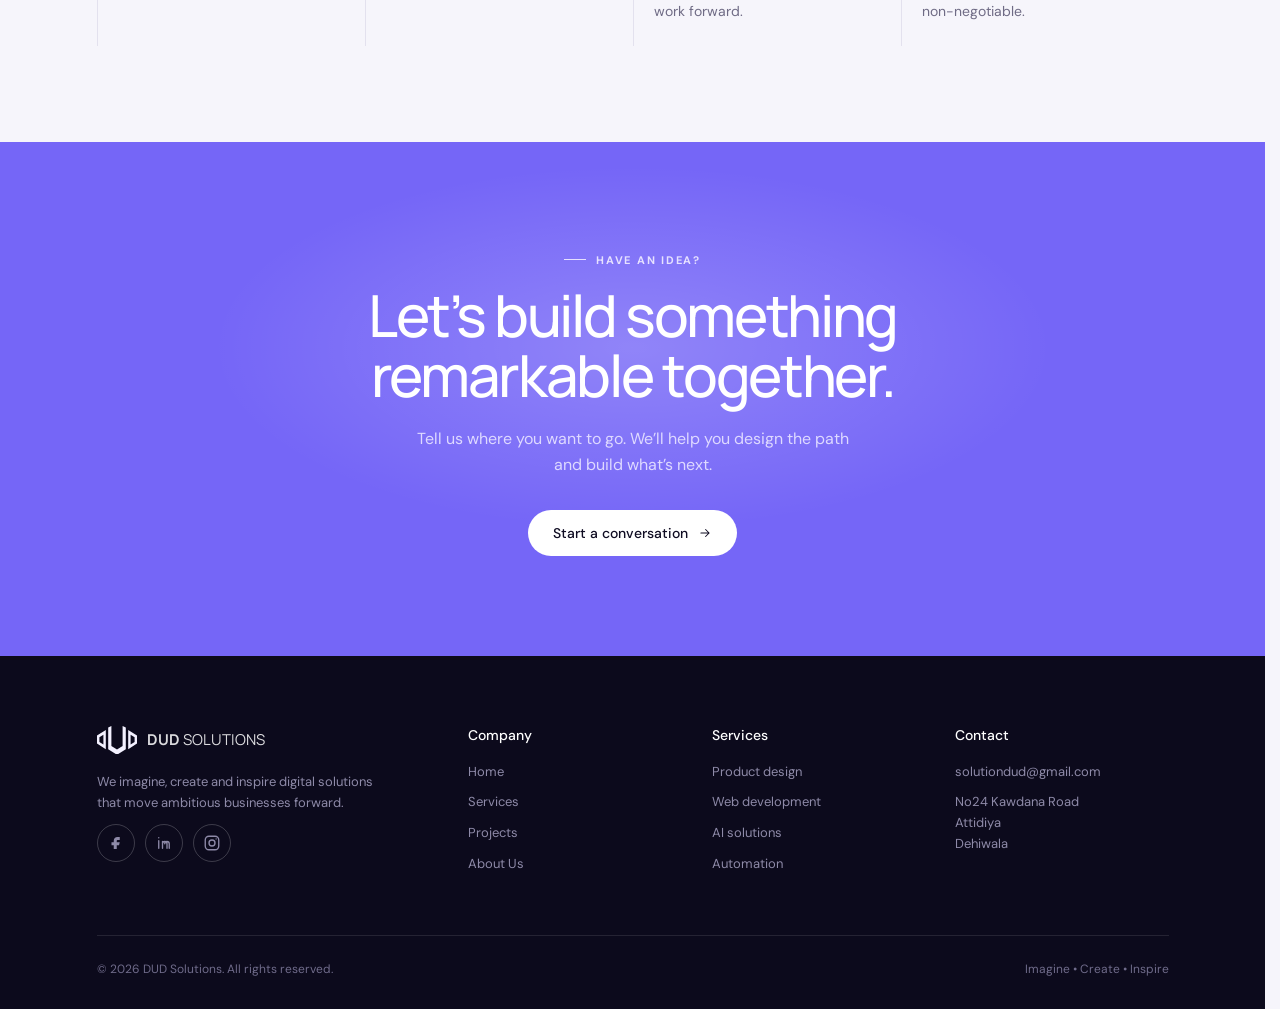
==== commit 0bbb04df: "Add social links section to about.html" ====
--- a/about.html
+++ b/about.html
@@ -276,6 +276,7 @@
             <a aria-label="Facebook" href="https://www.facebook.com/profile.php?id=61596871286581"><svg viewBox="0 0 24 24" aria-hidden="true"><path d="M14 8h3V4h-3c-3 0-5 2-5 5v2H6v4h3v5h4v-5h3l1-4h-4V9c0-.7.3-1 1-1Z"/></svg></a>
             <a aria-label="LinkedIn" href="contact.html"><svg viewBox="0 0 24 24" aria-hidden="true"><path d="M5 9v10M5 5v.01M10 19v-6a3 3 0 0 1 6 0v6M10 10v9M19 19v-6a3 3 0 0 0-6 0"/></svg></a>
             <a aria-label="Instagram" href="https://www.instagram.com/dudsolutions/?hl=en"><svg viewBox="0 0 24 24" aria-hidden="true"><rect x="3" y="3" width="18" height="18" rx="5"/><circle cx="12" cy="12" r="4"/><path d="M17.5 6.5h.01"/></svg></a>
+          </div>
         </div>
         <div>
           <h4>Company</h4>
